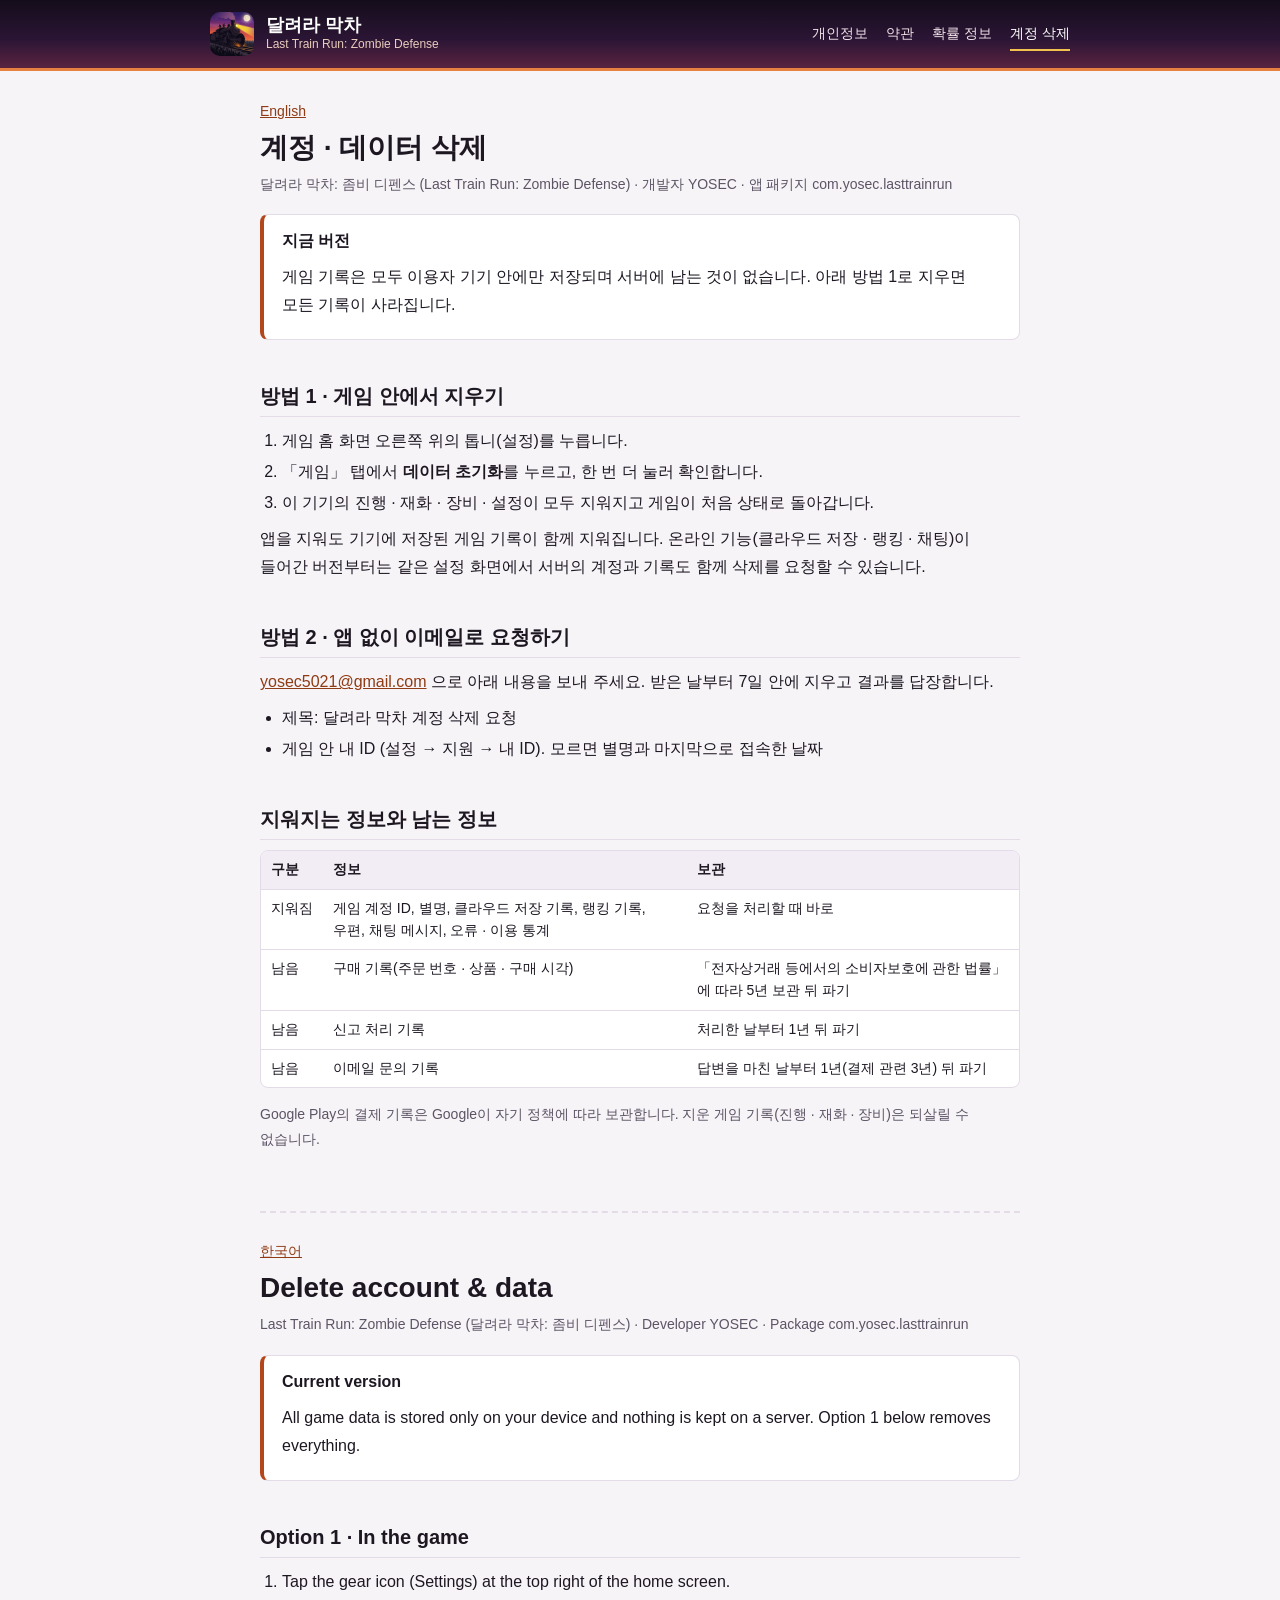
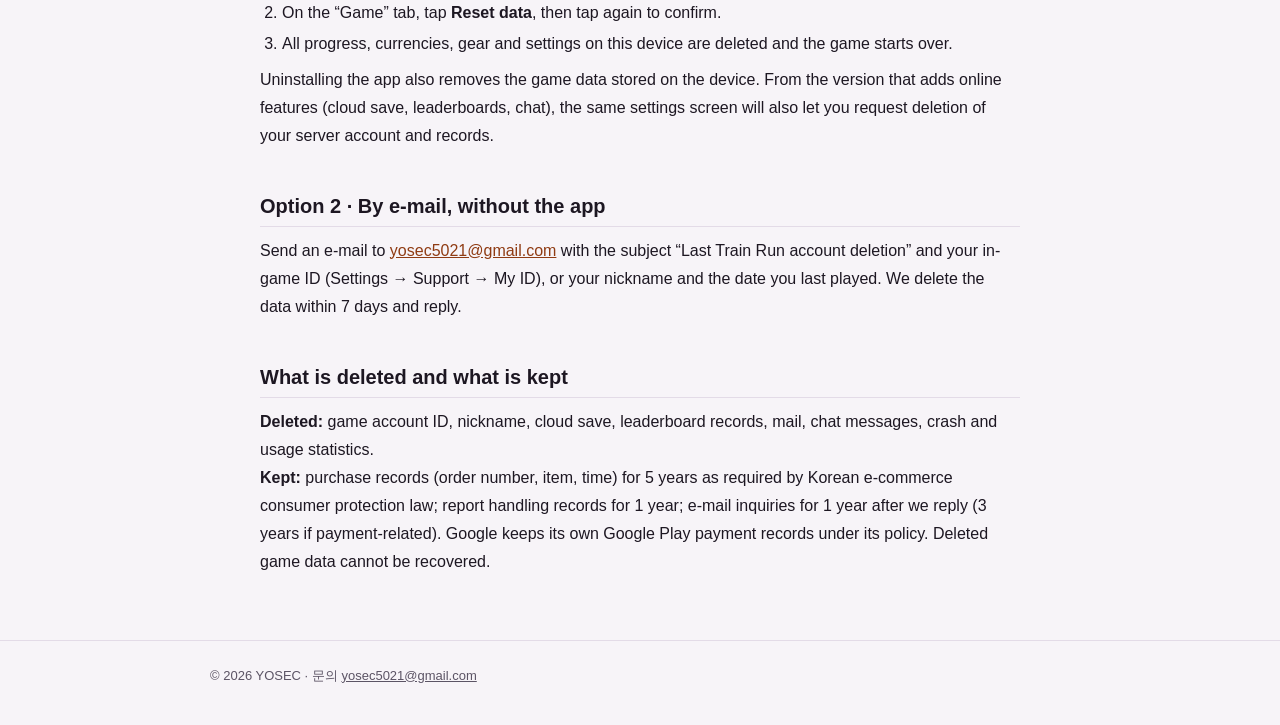
==== delete.html @ f051a13f "달려라 막차 웹사이트: 개인정보 처리방침 · 이용약관 · 확률 정보 · 계정 삭제 Co-Authored-By: Claude Fable 5.1 <noreply@anthropic.co" ====
<!doctype html>
<html lang="ko">
<head>
<meta charset="utf-8">
<meta name="viewport" content="width=device-width, initial-scale=1">
<title>계정 · 데이터 삭제 · 달려라 막차</title>
<meta name="description" content="달려라 막차: 좀비 디펜스 계정과 데이터 삭제 방법 (Delete account & data)">
<link rel="icon" href="icon.png">
<link rel="apple-touch-icon" href="icon.png">
<link rel="stylesheet" href="style.css">
</head>
<body>
<header class="top" id="top">
<div class="top-inner">
<a class="brand" href="./"><img src="icon.png" alt="" width="44" height="44"><span><b>달려라 막차</b><small lang="en">Last Train Run: Zombie Defense</small></span></a>
<nav class="nav" aria-label="메뉴"><a href="privacy.html">개인정보</a><a href="terms.html">약관</a><a href="odds.html">확률 정보</a><a href="delete.html" aria-current="page">계정 삭제</a></nav>
</div>
</header>
<main class="wrap doc">
<p class="langs"><a href="#en">English</a></p>
<h1>계정 · 데이터 삭제</h1>
<p class="meta">달려라 막차: 좀비 디펜스 (Last Train Run: Zombie Defense) · 개발자 YOSEC · 앱 패키지 com.yosec.lasttrainrun</p>
<div class="summary"><b>지금 버전</b>
<p>게임 기록은 모두 이용자 기기 안에만 저장되며 서버에 남는 것이 없습니다. 아래 방법 1로 지우면 모든 기록이 사라집니다.</p></div>

<h2>방법 1 · 게임 안에서 지우기</h2>
<ol>
<li>게임 홈 화면 오른쪽 위의 톱니(설정)를 누릅니다.</li>
<li>「게임」 탭에서 <b>데이터 초기화</b>를 누르고, 한 번 더 눌러 확인합니다.</li>
<li>이 기기의 진행 · 재화 · 장비 · 설정이 모두 지워지고 게임이 처음 상태로 돌아갑니다.</li>
</ol>
<p>앱을 지워도 기기에 저장된 게임 기록이 함께 지워집니다. 온라인 기능(클라우드 저장 · 랭킹 · 채팅)이 들어간 버전부터는 같은 설정 화면에서 서버의 계정과 기록도 함께 삭제를 요청할 수 있습니다.</p>

<h2>방법 2 · 앱 없이 이메일로 요청하기</h2>
<p><a href="mailto:yosec5021@gmail.com">yosec5021@gmail.com</a> 으로 아래 내용을 보내 주세요. 받은 날부터 7일 안에 지우고 결과를 답장합니다.</p>
<ul>
<li>제목: 달려라 막차 계정 삭제 요청</li>
<li>게임 안 내 ID (설정 → 지원 → 내 ID). 모르면 별명과 마지막으로 접속한 날짜</li>
</ul>

<h2>지워지는 정보와 남는 정보</h2>
<div class="tbl"><table class="stack">
<thead><tr><th>구분</th><th>정보</th><th>보관</th></tr></thead>
<tbody>
<tr><td data-label="구분" class="k">지워짐</td><td data-label="정보">게임 계정 ID, 별명, 클라우드 저장 기록, 랭킹 기록, 우편, 채팅 메시지, 오류 · 이용 통계</td><td data-label="보관">요청을 처리할 때 바로</td></tr>
<tr><td data-label="구분" class="k">남음</td><td data-label="정보">구매 기록(주문 번호 · 상품 · 구매 시각)</td><td data-label="보관">「전자상거래 등에서의 소비자보호에 관한 법률」에 따라 5년 보관 뒤 파기</td></tr>
<tr><td data-label="구분" class="k">남음</td><td data-label="정보">신고 처리 기록</td><td data-label="보관">처리한 날부터 1년 뒤 파기</td></tr>
<tr><td data-label="구분" class="k">남음</td><td data-label="정보">이메일 문의 기록</td><td data-label="보관">답변을 마친 날부터 1년(결제 관련 3년) 뒤 파기</td></tr>
</tbody></table></div>
<p class="note">Google Play의 결제 기록은 Google이 자기 정책에 따라 보관합니다. 지운 게임 기록(진행 · 재화 · 장비)은 되살릴 수 없습니다.</p>

<hr class="sep">
<section id="en" lang="en">
<p class="langs"><a href="#top">한국어</a></p>
<h1>Delete account &amp; data</h1>
<p class="meta">Last Train Run: Zombie Defense (달려라 막차: 좀비 디펜스) · Developer YOSEC · Package com.yosec.lasttrainrun</p>
<div class="summary"><b>Current version</b>
<p>All game data is stored only on your device and nothing is kept on a server. Option 1 below removes everything.</p></div>
<h2>Option 1 · In the game</h2>
<ol>
<li>Tap the gear icon (Settings) at the top right of the home screen.</li>
<li>On the “Game” tab, tap <b>Reset data</b>, then tap again to confirm.</li>
<li>All progress, currencies, gear and settings on this device are deleted and the game starts over.</li>
</ol>
<p>Uninstalling the app also removes the game data stored on the device. From the version that adds online features (cloud save, leaderboards, chat), the same settings screen will also let you request deletion of your server account and records.</p>
<h2>Option 2 · By e-mail, without the app</h2>
<p>Send an e-mail to <a href="mailto:yosec5021@gmail.com">yosec5021@gmail.com</a> with the subject “Last Train Run account deletion” and your in-game ID (Settings → Support → My ID), or your nickname and the date you last played. We delete the data within 7 days and reply.</p>
<h2>What is deleted and what is kept</h2>
<p><b>Deleted:</b> game account ID, nickname, cloud save, leaderboard records, mail, chat messages, crash and usage statistics.<br><b>Kept:</b> purchase records (order number, item, time) for 5 years as required by Korean e-commerce consumer protection law; report handling records for 1 year; e-mail inquiries for 1 year after we reply (3 years if payment-related). Google keeps its own Google Play payment records under its policy. Deleted game data cannot be recovered.</p>
</section>
</main>
<footer class="foot"><div class="foot-inner">
<p>© 2026 YOSEC · 문의 <a href="mailto:yosec5021@gmail.com">yosec5021@gmail.com</a></p>
</div></footer>
</body>
</html>
---- style.css ----
:root {
  --bg: #f7f4f8; --surface: #ffffff; --ink: #1d1722; --muted: #5c5465; --line: #e3dbe7; --head: #f2ecf4;
  --accent: #b3471c; --accent-soft: #fbeae0; --link: #8f3b13;
  color-scheme: light;
}
@media (prefers-color-scheme: dark) {
  :root {
    --bg: #120d16; --surface: #1b1520; --ink: #eee8f1; --muted: #aa9fb3; --line: #342a3c; --head: #241c2b;
    --accent: #f0915a; --accent-soft: #2e1d1a; --link: #f4ab7c;
    color-scheme: dark;
  }
}
* { box-sizing: border-box; }
html { -webkit-text-size-adjust: 100%; }
body {
  margin: 0; background: var(--bg); color: var(--ink);
  font: 16px/1.75 "Pretendard", "Apple SD Gothic Neo", "Noto Sans KR", "Malgun Gothic", -apple-system, BlinkMacSystemFont, "Segoe UI", Roboto, sans-serif;
  word-break: keep-all; overflow-wrap: break-word;
}
a { color: var(--link); }
img { max-width: 100%; }
.top { background: linear-gradient(180deg, #140c1b 0%, #2b1535 58%, #5a2340 100%); color: #fff; border-bottom: 3px solid #e7813f; }
.top-inner { max-width: 900px; margin: 0 auto; padding: 12px 20px; display: flex; flex-wrap: wrap; gap: 8px 24px; align-items: center; justify-content: space-between; }
.brand { display: flex; align-items: center; gap: 12px; color: #fff; text-decoration: none; }
.brand img { width: 44px; height: 44px; border-radius: 10px; }
.brand b { display: block; font-size: 18px; line-height: 1.2; }
.brand small { display: block; font-size: 12px; line-height: 1.3; color: #e9cdbd; }
.nav { display: flex; flex-wrap: wrap; gap: 2px 18px; font-size: 14px; }
.nav a { color: #f1e2e9; text-decoration: none; padding: 4px 0; border-bottom: 2px solid transparent; }
.nav a:hover, .nav a[aria-current="page"] { color: #fff; border-bottom-color: #f2c14e; }
.wrap { max-width: 900px; margin: 0 auto; padding: 28px 20px 56px; }
.wrap.doc { max-width: 800px; }
h1 { font-size: 28px; line-height: 1.3; margin: 4px 0 6px; text-wrap: balance; }
h2 { font-size: 20px; line-height: 1.4; margin: 42px 0 10px; padding-bottom: 6px; border-bottom: 1px solid var(--line); text-wrap: balance; }
h3 { font-size: 17px; line-height: 1.45; margin: 26px 0 8px; }
p, ul, ol { margin: 8px 0; }
ul, ol { padding-left: 22px; }
li { margin: 3px 0; }
.meta { color: var(--muted); font-size: 14px; margin: 0 0 18px; }
.langs { font-size: 14px; margin: 0 0 6px; }
.summary { background: var(--surface); border: 1px solid var(--line); border-left: 4px solid var(--accent); border-radius: 8px; padding: 12px 18px; margin: 18px 0; }
.summary b { display: block; }
.note { color: var(--muted); font-size: 14px; }
.en { color: var(--muted); font-size: 14.5px; border-left: 2px solid var(--line); padding-left: 12px; }
.tbl { overflow-x: auto; margin: 10px 0 14px; border: 1px solid var(--line); border-radius: 8px; background: var(--surface); }
table { border-collapse: collapse; width: 100%; font-size: 14px; line-height: 1.55; }
th, td { padding: 8px 10px; border-bottom: 1px solid var(--line); text-align: left; vertical-align: top; }
thead th { background: var(--head); font-weight: 600; }
th small { font-weight: 400; color: var(--muted); }
tbody tr:last-child td { border-bottom: 0; }
.n { text-align: right; font-variant-numeric: tabular-nums; white-space: nowrap; }
td.k { white-space: nowrap; }
table.num td, table.num th { white-space: nowrap; }
hr.sep { border: 0; border-top: 2px dashed var(--line); margin: 60px 0 26px; }
.foot { border-top: 1px solid var(--line); color: var(--muted); font-size: 13px; }
.foot-inner { max-width: 900px; margin: 0 auto; padding: 16px 20px 30px; }
.foot a { color: inherit; }
.hero { display: flex; flex-wrap: wrap; gap: 18px 22px; align-items: center; }
.hero img { width: 104px; height: 104px; border-radius: 22px; box-shadow: 0 6px 18px rgba(20, 8, 24, .35); }
.hero h1 { margin: 0; }
.sub { margin: 2px 0 8px; color: var(--muted); }
.chip { display: inline-block; font-size: 13px; line-height: 1.5; padding: 2px 10px; border-radius: 999px; border: 1px solid var(--accent); background: var(--accent-soft); color: var(--accent); }
.lead { font-size: 17px; max-width: 62ch; }
.lead.en { font-size: 15px; border-left: 0; padding-left: 0; }
.shot { margin: 24px 0 8px; }
.shot img { display: block; width: 100%; height: auto; border-radius: 10px; border: 1px solid var(--line); }
.shot figcaption { color: var(--muted); font-size: 13px; margin-top: 6px; }
.cards { display: grid; grid-template-columns: repeat(auto-fit, minmax(190px, 1fr)); gap: 12px; margin: 12px 0; }
.card { display: block; text-decoration: none; color: var(--ink); background: var(--surface); border: 1px solid var(--line); border-radius: 10px; padding: 14px 16px; }
.card:hover { border-color: var(--accent); }
.card b { display: block; font-size: 16px; }
.card span { display: block; font-size: 13px; color: var(--muted); }
@media (max-width: 600px) {
  h1 { font-size: 25px; }
  table.stack thead { display: none; }
  table.stack, table.stack tbody, table.stack tr, table.stack td { display: block; width: 100%; }
  table.stack tr { padding: 10px 14px; border-bottom: 1px solid var(--line); }
  table.stack tbody tr:last-child { border-bottom: 0; }
  table.stack td { border: 0; padding: 2px 0; white-space: normal; text-align: left; }
  table.stack td::before { content: attr(data-label); display: block; font-size: 12.5px; font-weight: 600; color: var(--muted); }
  table.stack td:first-child { font-size: 15px; font-weight: 700; padding-bottom: 4px; }
  table.stack td:first-child::before { display: none; }
  table.num th, table.num td { padding: 7px 6px; font-size: 13px; }
}
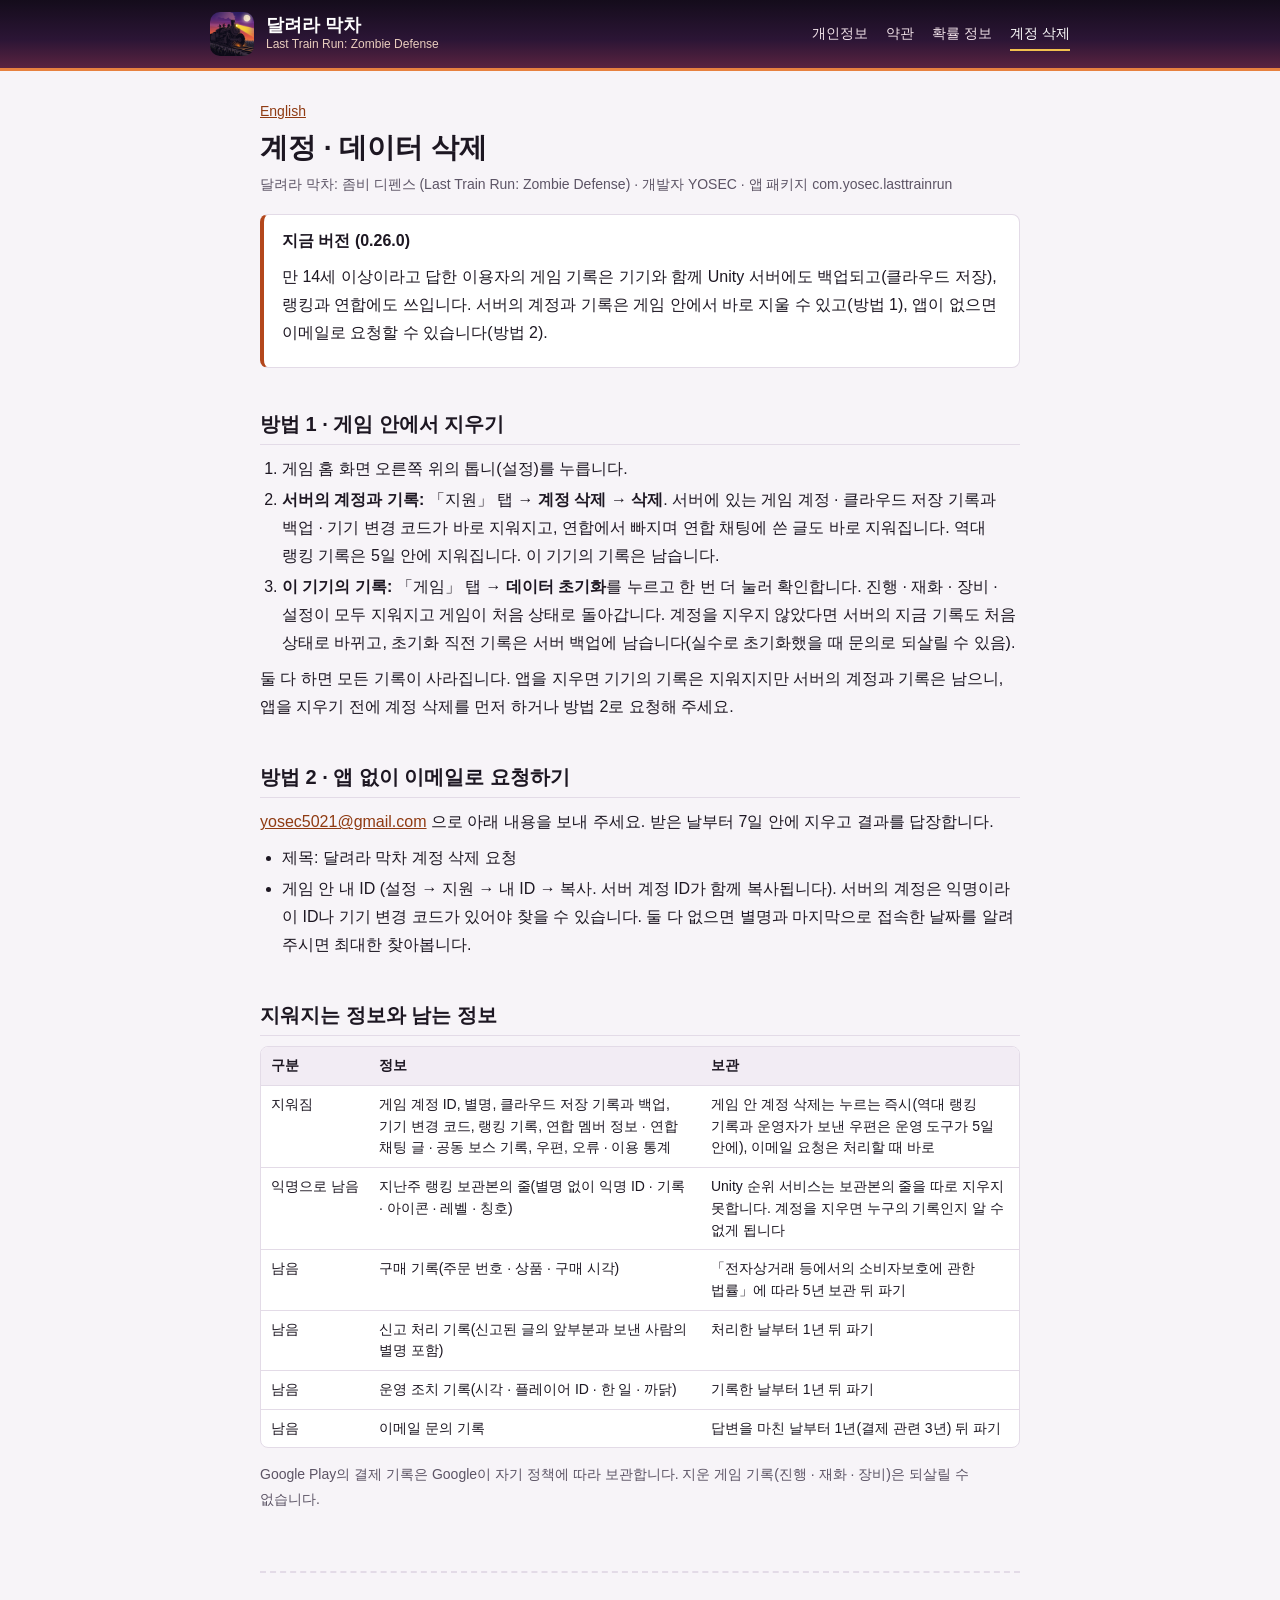
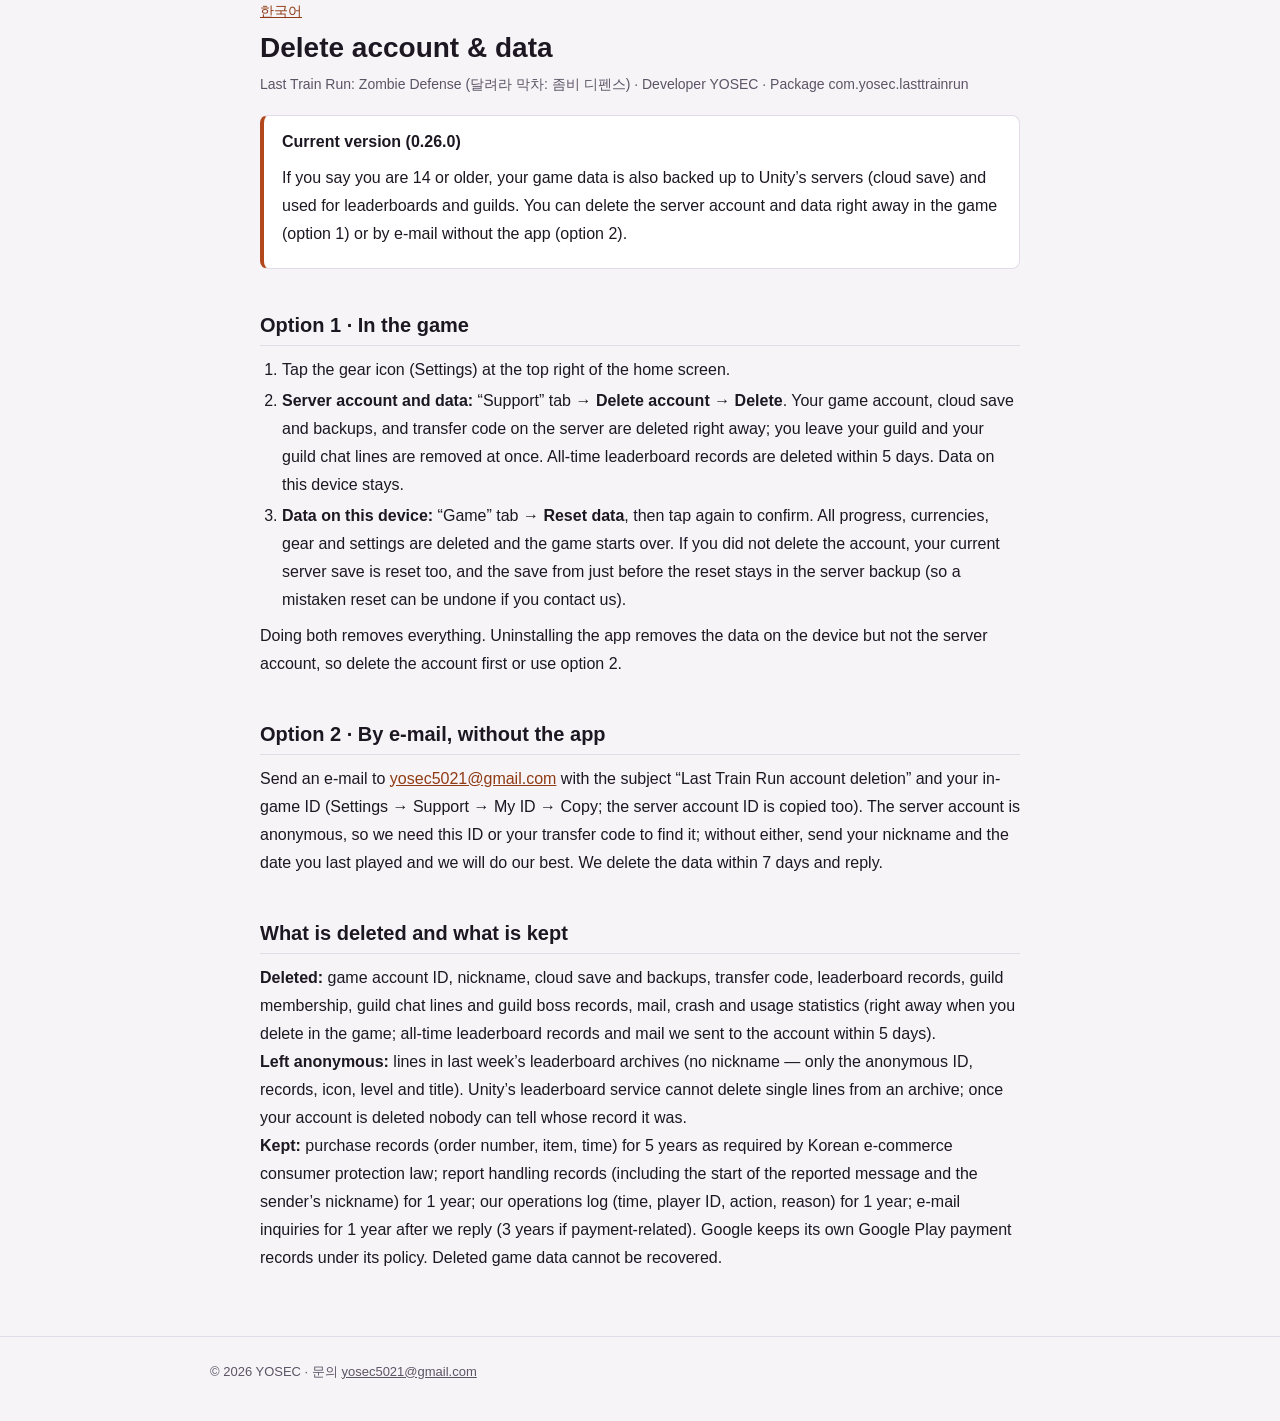
==== commit 31b6ac63: "처리방침 · 계정 삭제: 0.26.0 의 랭킹 · 연합 · 연합 채팅 신고 반영, 겹친 문단 정리 - 주간 랭킹 보관본에는 별명이 남지 않는다는 것, 계정 삭제 뒤 지워지는 것(연" ====
--- a/delete.html
+++ b/delete.html
@@ -20,31 +20,33 @@
 <p class="langs"><a href="#en">English</a></p>
 <h1>계정 · 데이터 삭제</h1>
 <p class="meta">달려라 막차: 좀비 디펜스 (Last Train Run: Zombie Defense) · 개발자 YOSEC · 앱 패키지 com.yosec.lasttrainrun</p>
-<div class="summary"><b>지금 버전</b>
-<p>게임 기록은 모두 이용자 기기 안에만 저장되며 서버에 남는 것이 없습니다. 아래 방법 1로 지우면 모든 기록이 사라집니다.</p></div>
+<div class="summary"><b>지금 버전 (0.26.0)</b>
+<p>만 14세 이상이라고 답한 이용자의 게임 기록은 기기와 함께 Unity 서버에도 백업되고(클라우드 저장), 랭킹과 연합에도 쓰입니다. 서버의 계정과 기록은 게임 안에서 바로 지울 수 있고(방법 1), 앱이 없으면 이메일로 요청할 수 있습니다(방법 2).</p></div>
 
 <h2>방법 1 · 게임 안에서 지우기</h2>
 <ol>
 <li>게임 홈 화면 오른쪽 위의 톱니(설정)를 누릅니다.</li>
-<li>「게임」 탭에서 <b>데이터 초기화</b>를 누르고, 한 번 더 눌러 확인합니다.</li>
-<li>이 기기의 진행 · 재화 · 장비 · 설정이 모두 지워지고 게임이 처음 상태로 돌아갑니다.</li>
+<li><b>서버의 계정과 기록:</b> 「지원」 탭 → <b>계정 삭제</b> → <b>삭제</b>. 서버에 있는 게임 계정 · 클라우드 저장 기록과 백업 · 기기 변경 코드가 바로 지워지고, 연합에서 빠지며 연합 채팅에 쓴 글도 바로 지워집니다. 역대 랭킹 기록은 5일 안에 지워집니다. 이 기기의 기록은 남습니다.</li>
+<li><b>이 기기의 기록:</b> 「게임」 탭 → <b>데이터 초기화</b>를 누르고 한 번 더 눌러 확인합니다. 진행 · 재화 · 장비 · 설정이 모두 지워지고 게임이 처음 상태로 돌아갑니다. 계정을 지우지 않았다면 서버의 지금 기록도 처음 상태로 바뀌고, 초기화 직전 기록은 서버 백업에 남습니다(실수로 초기화했을 때 문의로 되살릴 수 있음).</li>
 </ol>
-<p>앱을 지워도 기기에 저장된 게임 기록이 함께 지워집니다. 온라인 기능(클라우드 저장 · 랭킹 · 채팅)이 들어간 버전부터는 같은 설정 화면에서 서버의 계정과 기록도 함께 삭제를 요청할 수 있습니다.</p>
+<p>둘 다 하면 모든 기록이 사라집니다. 앱을 지우면 기기의 기록은 지워지지만 서버의 계정과 기록은 남으니, 앱을 지우기 전에 계정 삭제를 먼저 하거나 방법 2로 요청해 주세요.</p>
 
 <h2>방법 2 · 앱 없이 이메일로 요청하기</h2>
 <p><a href="mailto:yosec5021@gmail.com">yosec5021@gmail.com</a> 으로 아래 내용을 보내 주세요. 받은 날부터 7일 안에 지우고 결과를 답장합니다.</p>
 <ul>
 <li>제목: 달려라 막차 계정 삭제 요청</li>
-<li>게임 안 내 ID (설정 → 지원 → 내 ID). 모르면 별명과 마지막으로 접속한 날짜</li>
+<li>게임 안 내 ID (설정 → 지원 → 내 ID → 복사. 서버 계정 ID가 함께 복사됩니다). 서버의 계정은 익명이라 이 ID나 기기 변경 코드가 있어야 찾을 수 있습니다. 둘 다 없으면 별명과 마지막으로 접속한 날짜를 알려 주시면 최대한 찾아봅니다.</li>
 </ul>
 
 <h2>지워지는 정보와 남는 정보</h2>
 <div class="tbl"><table class="stack">
 <thead><tr><th>구분</th><th>정보</th><th>보관</th></tr></thead>
 <tbody>
-<tr><td data-label="구분" class="k">지워짐</td><td data-label="정보">게임 계정 ID, 별명, 클라우드 저장 기록, 랭킹 기록, 우편, 채팅 메시지, 오류 · 이용 통계</td><td data-label="보관">요청을 처리할 때 바로</td></tr>
+<tr><td data-label="구분" class="k">지워짐</td><td data-label="정보">게임 계정 ID, 별명, 클라우드 저장 기록과 백업, 기기 변경 코드, 랭킹 기록, 연합 멤버 정보 · 연합 채팅 글 · 공동 보스 기록, 우편, 오류 · 이용 통계</td><td data-label="보관">게임 안 계정 삭제는 누르는 즉시(역대 랭킹 기록과 운영자가 보낸 우편은 운영 도구가 5일 안에), 이메일 요청은 처리할 때 바로</td></tr>
+<tr><td data-label="구분" class="k">익명으로 남음</td><td data-label="정보">지난주 랭킹 보관본의 줄(별명 없이 익명 ID · 기록 · 아이콘 · 레벨 · 칭호)</td><td data-label="보관">Unity 순위 서비스는 보관본의 줄을 따로 지우지 못합니다. 계정을 지우면 누구의 기록인지 알 수 없게 됩니다</td></tr>
 <tr><td data-label="구분" class="k">남음</td><td data-label="정보">구매 기록(주문 번호 · 상품 · 구매 시각)</td><td data-label="보관">「전자상거래 등에서의 소비자보호에 관한 법률」에 따라 5년 보관 뒤 파기</td></tr>
-<tr><td data-label="구분" class="k">남음</td><td data-label="정보">신고 처리 기록</td><td data-label="보관">처리한 날부터 1년 뒤 파기</td></tr>
+<tr><td data-label="구분" class="k">남음</td><td data-label="정보">신고 처리 기록(신고된 글의 앞부분과 보낸 사람의 별명 포함)</td><td data-label="보관">처리한 날부터 1년 뒤 파기</td></tr>
+<tr><td data-label="구분" class="k">남음</td><td data-label="정보">운영 조치 기록(시각 · 플레이어 ID · 한 일 · 까닭)</td><td data-label="보관">기록한 날부터 1년 뒤 파기</td></tr>
 <tr><td data-label="구분" class="k">남음</td><td data-label="정보">이메일 문의 기록</td><td data-label="보관">답변을 마친 날부터 1년(결제 관련 3년) 뒤 파기</td></tr>
 </tbody></table></div>
 <p class="note">Google Play의 결제 기록은 Google이 자기 정책에 따라 보관합니다. 지운 게임 기록(진행 · 재화 · 장비)은 되살릴 수 없습니다.</p>
@@ -54,19 +56,19 @@
 <p class="langs"><a href="#top">한국어</a></p>
 <h1>Delete account &amp; data</h1>
 <p class="meta">Last Train Run: Zombie Defense (달려라 막차: 좀비 디펜스) · Developer YOSEC · Package com.yosec.lasttrainrun</p>
-<div class="summary"><b>Current version</b>
-<p>All game data is stored only on your device and nothing is kept on a server. Option 1 below removes everything.</p></div>
+<div class="summary"><b>Current version (0.26.0)</b>
+<p>If you say you are 14 or older, your game data is also backed up to Unity’s servers (cloud save) and used for leaderboards and guilds. You can delete the server account and data right away in the game (option 1) or by e-mail without the app (option 2).</p></div>
 <h2>Option 1 · In the game</h2>
 <ol>
 <li>Tap the gear icon (Settings) at the top right of the home screen.</li>
-<li>On the “Game” tab, tap <b>Reset data</b>, then tap again to confirm.</li>
-<li>All progress, currencies, gear and settings on this device are deleted and the game starts over.</li>
+<li><b>Server account and data:</b> “Support” tab → <b>Delete account</b> → <b>Delete</b>. Your game account, cloud save and backups, and transfer code on the server are deleted right away; you leave your guild and your guild chat lines are removed at once. All-time leaderboard records are deleted within 5 days. Data on this device stays.</li>
+<li><b>Data on this device:</b> “Game” tab → <b>Reset data</b>, then tap again to confirm. All progress, currencies, gear and settings are deleted and the game starts over. If you did not delete the account, your current server save is reset too, and the save from just before the reset stays in the server backup (so a mistaken reset can be undone if you contact us).</li>
 </ol>
-<p>Uninstalling the app also removes the game data stored on the device. From the version that adds online features (cloud save, leaderboards, chat), the same settings screen will also let you request deletion of your server account and records.</p>
+<p>Doing both removes everything. Uninstalling the app removes the data on the device but not the server account, so delete the account first or use option 2.</p>
 <h2>Option 2 · By e-mail, without the app</h2>
-<p>Send an e-mail to <a href="mailto:yosec5021@gmail.com">yosec5021@gmail.com</a> with the subject “Last Train Run account deletion” and your in-game ID (Settings → Support → My ID), or your nickname and the date you last played. We delete the data within 7 days and reply.</p>
+<p>Send an e-mail to <a href="mailto:yosec5021@gmail.com">yosec5021@gmail.com</a> with the subject “Last Train Run account deletion” and your in-game ID (Settings → Support → My ID → Copy; the server account ID is copied too). The server account is anonymous, so we need this ID or your transfer code to find it; without either, send your nickname and the date you last played and we will do our best. We delete the data within 7 days and reply.</p>
 <h2>What is deleted and what is kept</h2>
-<p><b>Deleted:</b> game account ID, nickname, cloud save, leaderboard records, mail, chat messages, crash and usage statistics.<br><b>Kept:</b> purchase records (order number, item, time) for 5 years as required by Korean e-commerce consumer protection law; report handling records for 1 year; e-mail inquiries for 1 year after we reply (3 years if payment-related). Google keeps its own Google Play payment records under its policy. Deleted game data cannot be recovered.</p>
+<p><b>Deleted:</b> game account ID, nickname, cloud save and backups, transfer code, leaderboard records, guild membership, guild chat lines and guild boss records, mail, crash and usage statistics (right away when you delete in the game; all-time leaderboard records and mail we sent to the account within 5 days).<br><b>Left anonymous:</b> lines in last week’s leaderboard archives (no nickname — only the anonymous ID, records, icon, level and title). Unity’s leaderboard service cannot delete single lines from an archive; once your account is deleted nobody can tell whose record it was.<br><b>Kept:</b> purchase records (order number, item, time) for 5 years as required by Korean e-commerce consumer protection law; report handling records (including the start of the reported message and the sender’s nickname) for 1 year; our operations log (time, player ID, action, reason) for 1 year; e-mail inquiries for 1 year after we reply (3 years if payment-related). Google keeps its own Google Play payment records under its policy. Deleted game data cannot be recovered.</p>
 </section>
 </main>
 <footer class="foot"><div class="foot-inner">
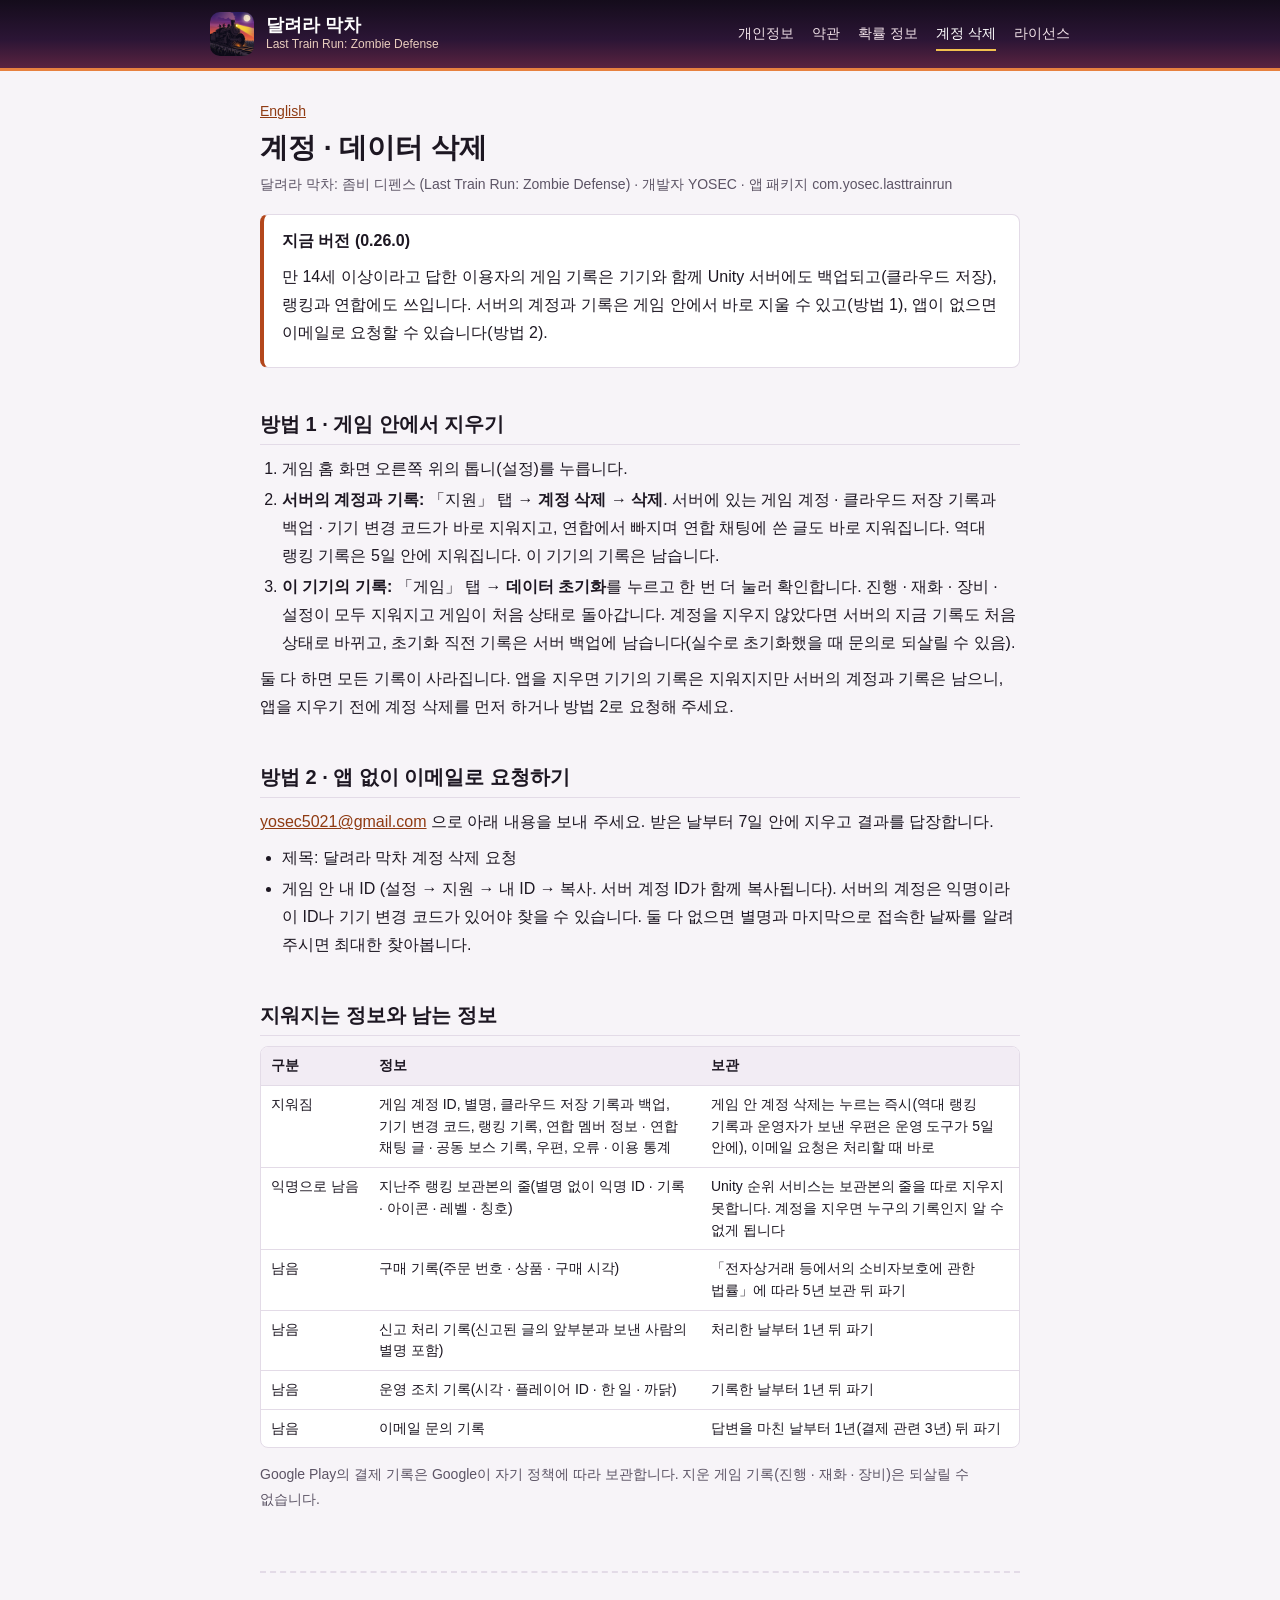
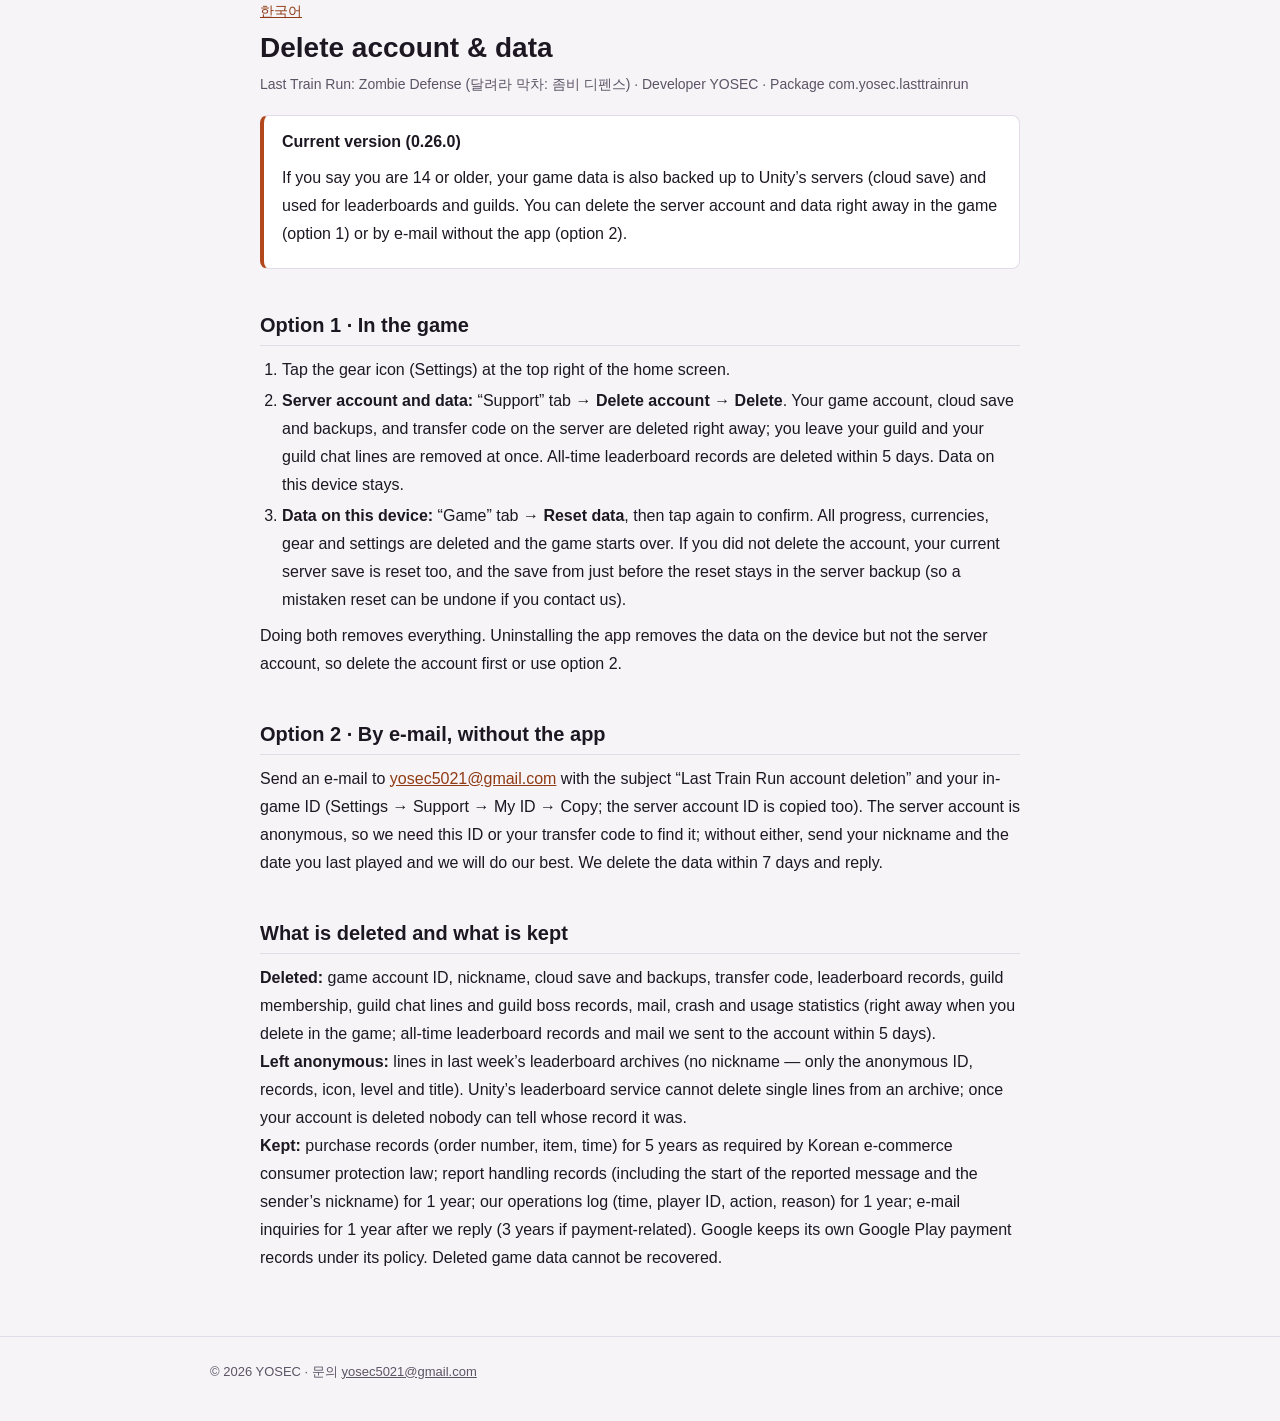
==== commit 7b25415e: "0.27.0: terms (effective date, guild rules), open-source licenses page, new home screenshot Co-Autho" ====
--- a/delete.html
+++ b/delete.html
@@ -13,7 +13,7 @@
 <header class="top" id="top">
 <div class="top-inner">
 <a class="brand" href="./"><img src="icon.png" alt="" width="44" height="44"><span><b>달려라 막차</b><small lang="en">Last Train Run: Zombie Defense</small></span></a>
-<nav class="nav" aria-label="메뉴"><a href="privacy.html">개인정보</a><a href="terms.html">약관</a><a href="odds.html">확률 정보</a><a href="delete.html" aria-current="page">계정 삭제</a></nav>
+<nav class="nav" aria-label="메뉴"><a href="privacy.html">개인정보</a><a href="terms.html">약관</a><a href="odds.html">확률 정보</a><a href="delete.html" aria-current="page">계정 삭제</a><a href="licenses.html">라이선스</a></nav>
 </div>
 </header>
 <main class="wrap doc">
--- a/style.css
+++ b/style.css
@@ -70,6 +70,7 @@
 .card:hover { border-color: var(--accent); }
 .card b { display: block; font-size: 16px; }
 .card span { display: block; font-size: 13px; color: var(--muted); }
+pre.lic { white-space: pre-wrap; overflow-wrap: anywhere; word-break: normal; font: 13px/1.6 ui-monospace, Consolas, "D2Coding", monospace; background: var(--surface); border: 1px solid var(--line); border-radius: 8px; padding: 14px 16px; margin: 12px 0; }
 @media (max-width: 600px) {
   h1 { font-size: 25px; }
   table.stack thead { display: none; }
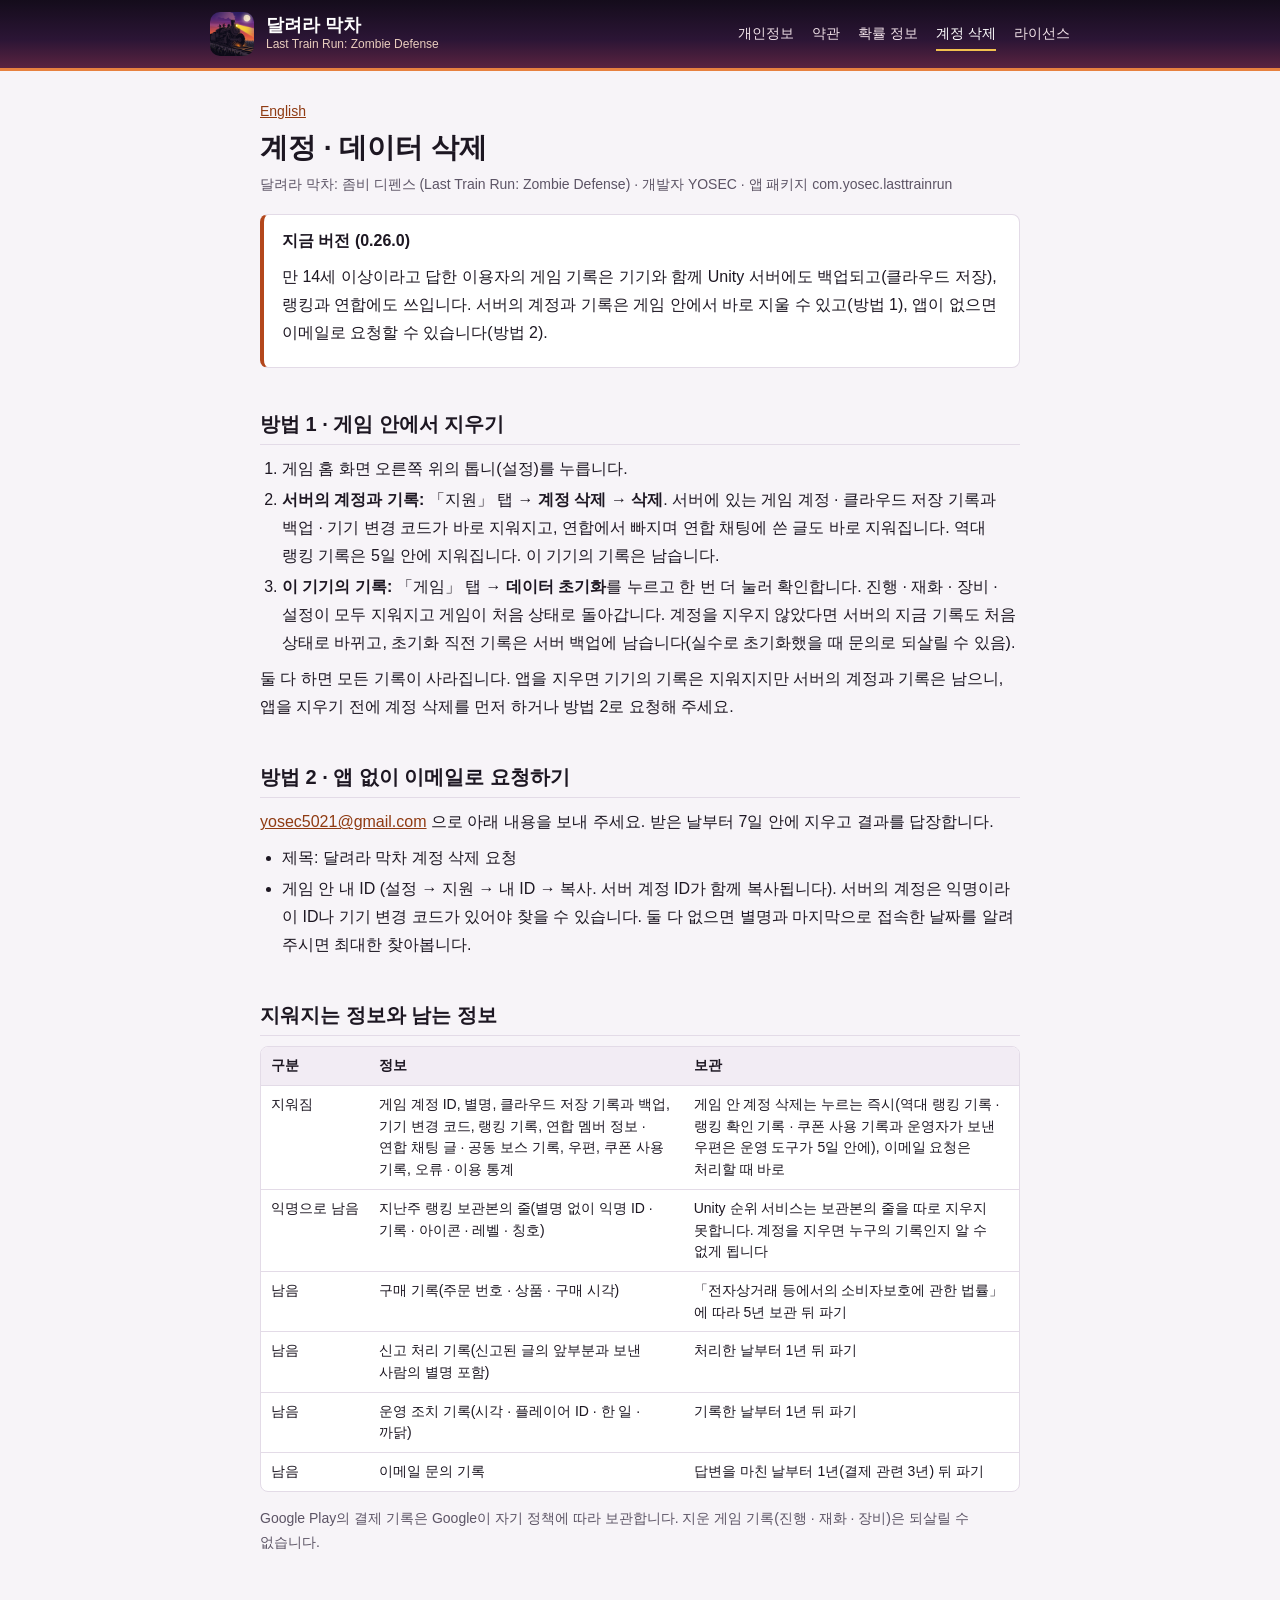
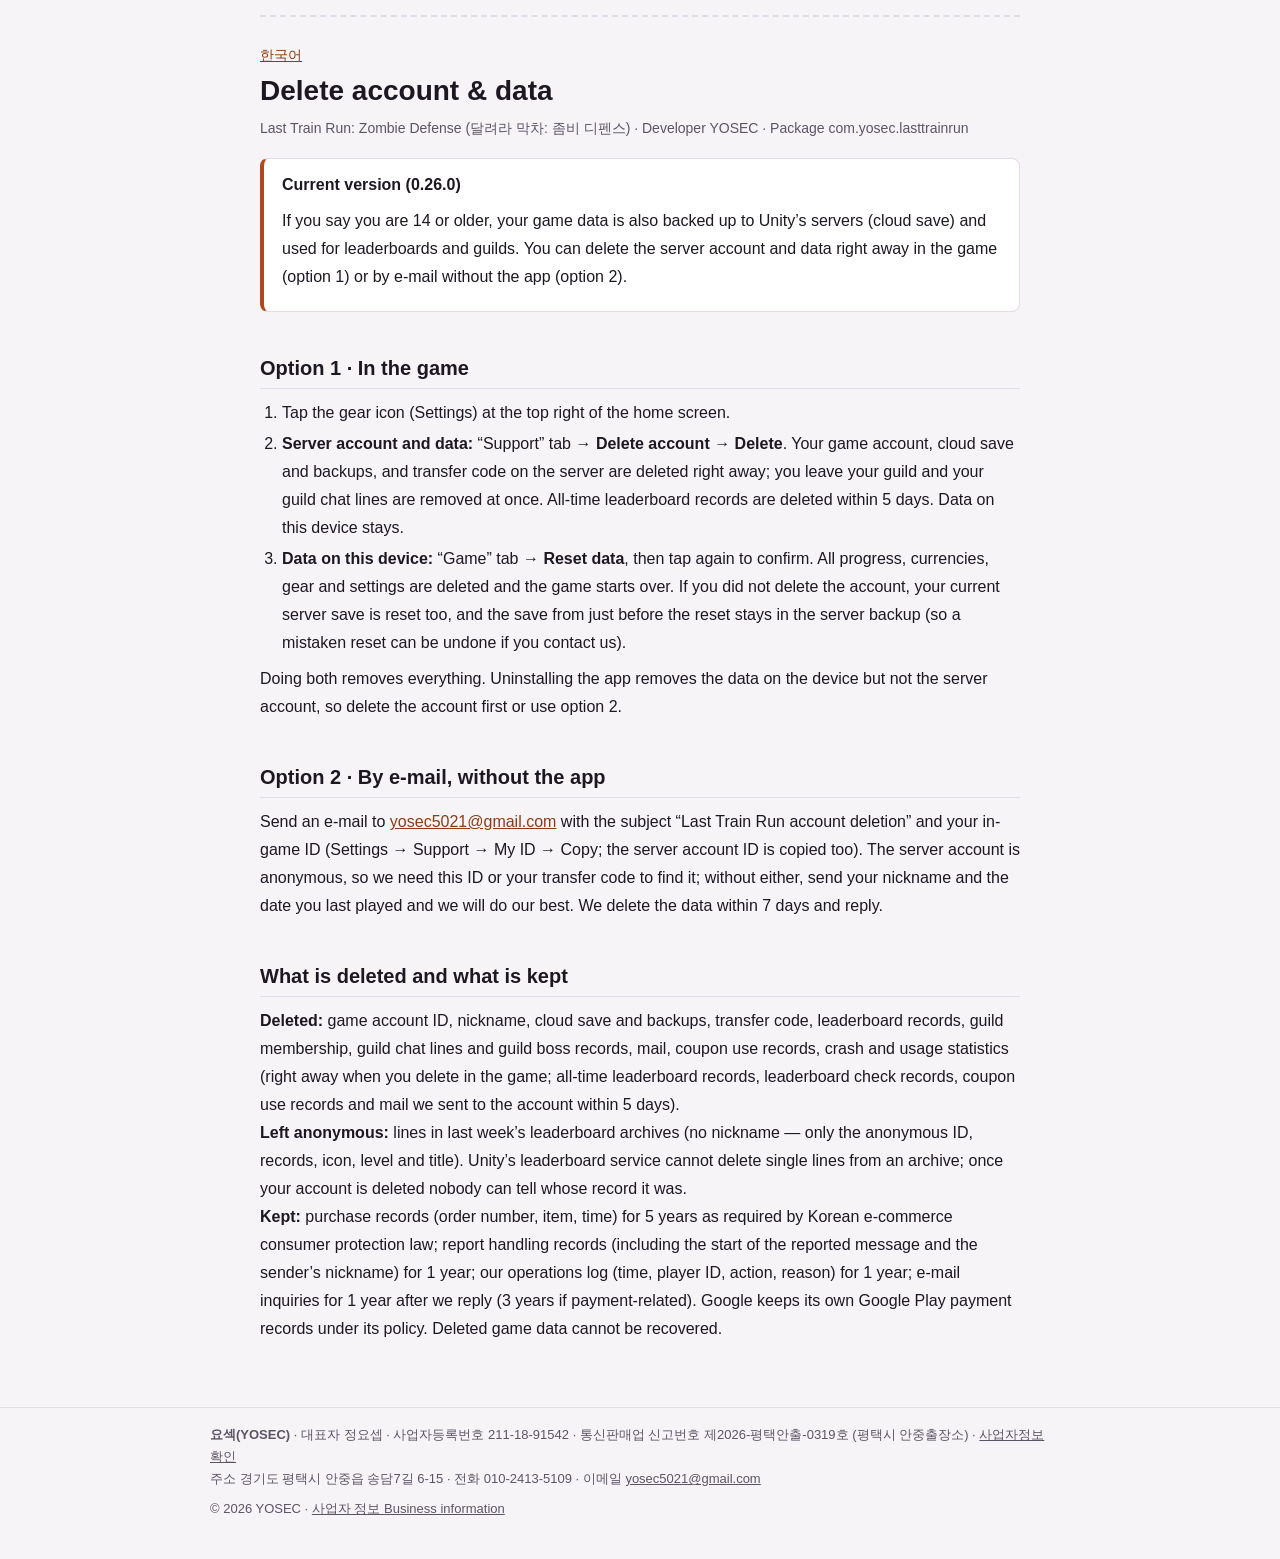
==== commit 1045365d: "business information on every page (e-commerce act art. 10/13), terms section 13, privacy officer na" ====
--- a/delete.html
+++ b/delete.html
@@ -42,7 +42,7 @@
 <div class="tbl"><table class="stack">
 <thead><tr><th>구분</th><th>정보</th><th>보관</th></tr></thead>
 <tbody>
-<tr><td data-label="구분" class="k">지워짐</td><td data-label="정보">게임 계정 ID, 별명, 클라우드 저장 기록과 백업, 기기 변경 코드, 랭킹 기록, 연합 멤버 정보 · 연합 채팅 글 · 공동 보스 기록, 우편, 오류 · 이용 통계</td><td data-label="보관">게임 안 계정 삭제는 누르는 즉시(역대 랭킹 기록과 운영자가 보낸 우편은 운영 도구가 5일 안에), 이메일 요청은 처리할 때 바로</td></tr>
+<tr><td data-label="구분" class="k">지워짐</td><td data-label="정보">게임 계정 ID, 별명, 클라우드 저장 기록과 백업, 기기 변경 코드, 랭킹 기록, 연합 멤버 정보 · 연합 채팅 글 · 공동 보스 기록, 우편, 쿠폰 사용 기록, 오류 · 이용 통계</td><td data-label="보관">게임 안 계정 삭제는 누르는 즉시(역대 랭킹 기록 · 랭킹 확인 기록 · 쿠폰 사용 기록과 운영자가 보낸 우편은 운영 도구가 5일 안에), 이메일 요청은 처리할 때 바로</td></tr>
 <tr><td data-label="구분" class="k">익명으로 남음</td><td data-label="정보">지난주 랭킹 보관본의 줄(별명 없이 익명 ID · 기록 · 아이콘 · 레벨 · 칭호)</td><td data-label="보관">Unity 순위 서비스는 보관본의 줄을 따로 지우지 못합니다. 계정을 지우면 누구의 기록인지 알 수 없게 됩니다</td></tr>
 <tr><td data-label="구분" class="k">남음</td><td data-label="정보">구매 기록(주문 번호 · 상품 · 구매 시각)</td><td data-label="보관">「전자상거래 등에서의 소비자보호에 관한 법률」에 따라 5년 보관 뒤 파기</td></tr>
 <tr><td data-label="구분" class="k">남음</td><td data-label="정보">신고 처리 기록(신고된 글의 앞부분과 보낸 사람의 별명 포함)</td><td data-label="보관">처리한 날부터 1년 뒤 파기</td></tr>
@@ -68,11 +68,12 @@
 <h2>Option 2 · By e-mail, without the app</h2>
 <p>Send an e-mail to <a href="mailto:yosec5021@gmail.com">yosec5021@gmail.com</a> with the subject “Last Train Run account deletion” and your in-game ID (Settings → Support → My ID → Copy; the server account ID is copied too). The server account is anonymous, so we need this ID or your transfer code to find it; without either, send your nickname and the date you last played and we will do our best. We delete the data within 7 days and reply.</p>
 <h2>What is deleted and what is kept</h2>
-<p><b>Deleted:</b> game account ID, nickname, cloud save and backups, transfer code, leaderboard records, guild membership, guild chat lines and guild boss records, mail, crash and usage statistics (right away when you delete in the game; all-time leaderboard records and mail we sent to the account within 5 days).<br><b>Left anonymous:</b> lines in last week’s leaderboard archives (no nickname — only the anonymous ID, records, icon, level and title). Unity’s leaderboard service cannot delete single lines from an archive; once your account is deleted nobody can tell whose record it was.<br><b>Kept:</b> purchase records (order number, item, time) for 5 years as required by Korean e-commerce consumer protection law; report handling records (including the start of the reported message and the sender’s nickname) for 1 year; our operations log (time, player ID, action, reason) for 1 year; e-mail inquiries for 1 year after we reply (3 years if payment-related). Google keeps its own Google Play payment records under its policy. Deleted game data cannot be recovered.</p>
+<p><b>Deleted:</b> game account ID, nickname, cloud save and backups, transfer code, leaderboard records, guild membership, guild chat lines and guild boss records, mail, coupon use records, crash and usage statistics (right away when you delete in the game; all-time leaderboard records, leaderboard check records, coupon use records and mail we sent to the account within 5 days).<br><b>Left anonymous:</b> lines in last week’s leaderboard archives (no nickname — only the anonymous ID, records, icon, level and title). Unity’s leaderboard service cannot delete single lines from an archive; once your account is deleted nobody can tell whose record it was.<br><b>Kept:</b> purchase records (order number, item, time) for 5 years as required by Korean e-commerce consumer protection law; report handling records (including the start of the reported message and the sender’s nickname) for 1 year; our operations log (time, player ID, action, reason) for 1 year; e-mail inquiries for 1 year after we reply (3 years if payment-related). Google keeps its own Google Play payment records under its policy. Deleted game data cannot be recovered.</p>
 </section>
 </main>
 <footer class="foot"><div class="foot-inner">
-<p>© 2026 YOSEC · 문의 <a href="mailto:yosec5021@gmail.com">yosec5021@gmail.com</a></p>
+<p class="biz"><b>요섹(YOSEC)</b> · 대표자 정요셉 · 사업자등록번호 211-18-91542 · 통신판매업 신고번호 제2026-평택안출-0319호 (평택시 안중출장소) · <a href="https://www.ftc.go.kr/bizCommPop.do?wrkr_no=2111891542" rel="noopener">사업자정보 확인</a><br>주소 경기도 평택시 안중읍 송담7길 6-15 · 전화 010-2413-5109 · 이메일 <a href="mailto:yosec5021@gmail.com">yosec5021@gmail.com</a></p>
+<p>© 2026 YOSEC · <a href="./#business">사업자 정보 <span lang="en">Business information</span></a></p>
 </div></footer>
 </body>
 </html>
--- a/style.css
+++ b/style.css
@@ -55,6 +55,10 @@
 .foot { border-top: 1px solid var(--line); color: var(--muted); font-size: 13px; }
 .foot-inner { max-width: 900px; margin: 0 auto; padding: 16px 20px 30px; }
 .foot a { color: inherit; }
+.foot .biz { margin: 0 0 6px; line-height: 1.7; }
+table.kv th { width: 34%; font-weight: 600; }
+table.kv th small { display: block; }
+table.kv tbody tr:last-child th { border-bottom: 0; }
 .hero { display: flex; flex-wrap: wrap; gap: 18px 22px; align-items: center; }
 .hero img { width: 104px; height: 104px; border-radius: 22px; box-shadow: 0 6px 18px rgba(20, 8, 24, .35); }
 .hero h1 { margin: 0; }
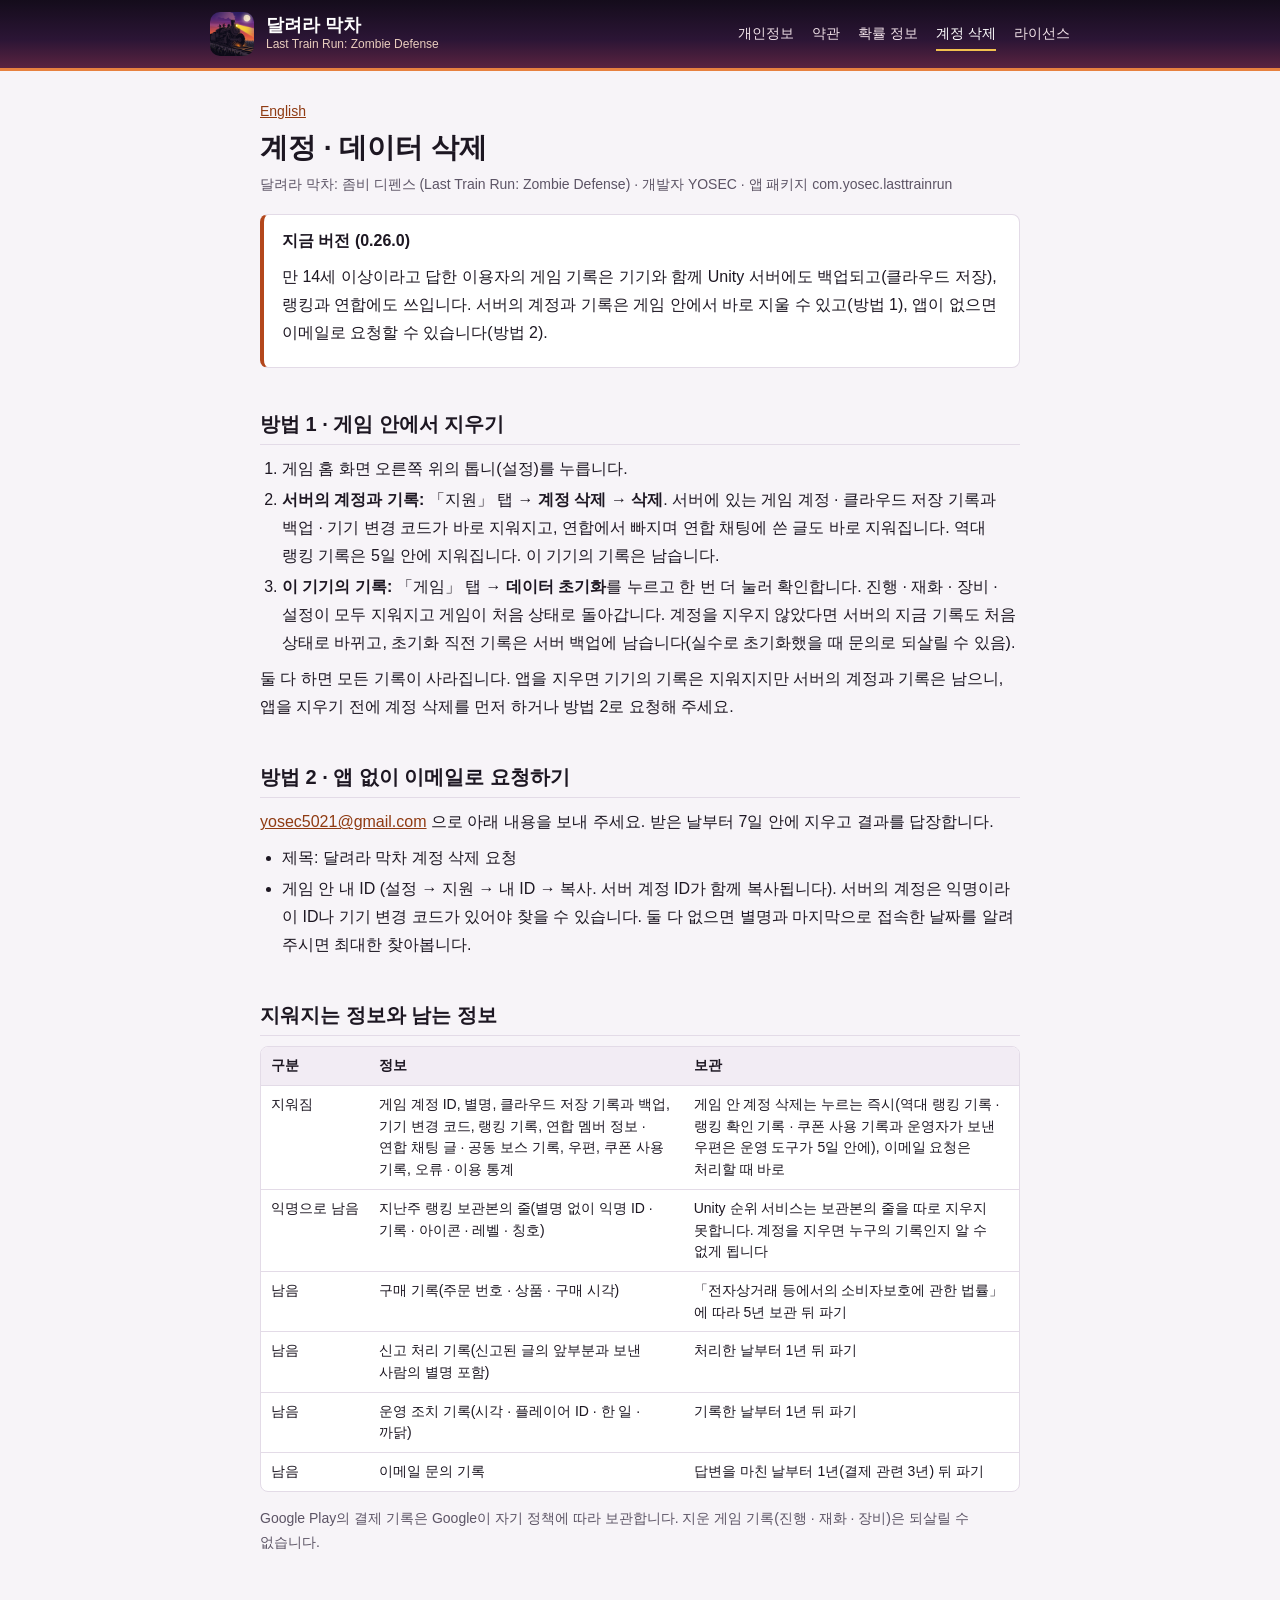
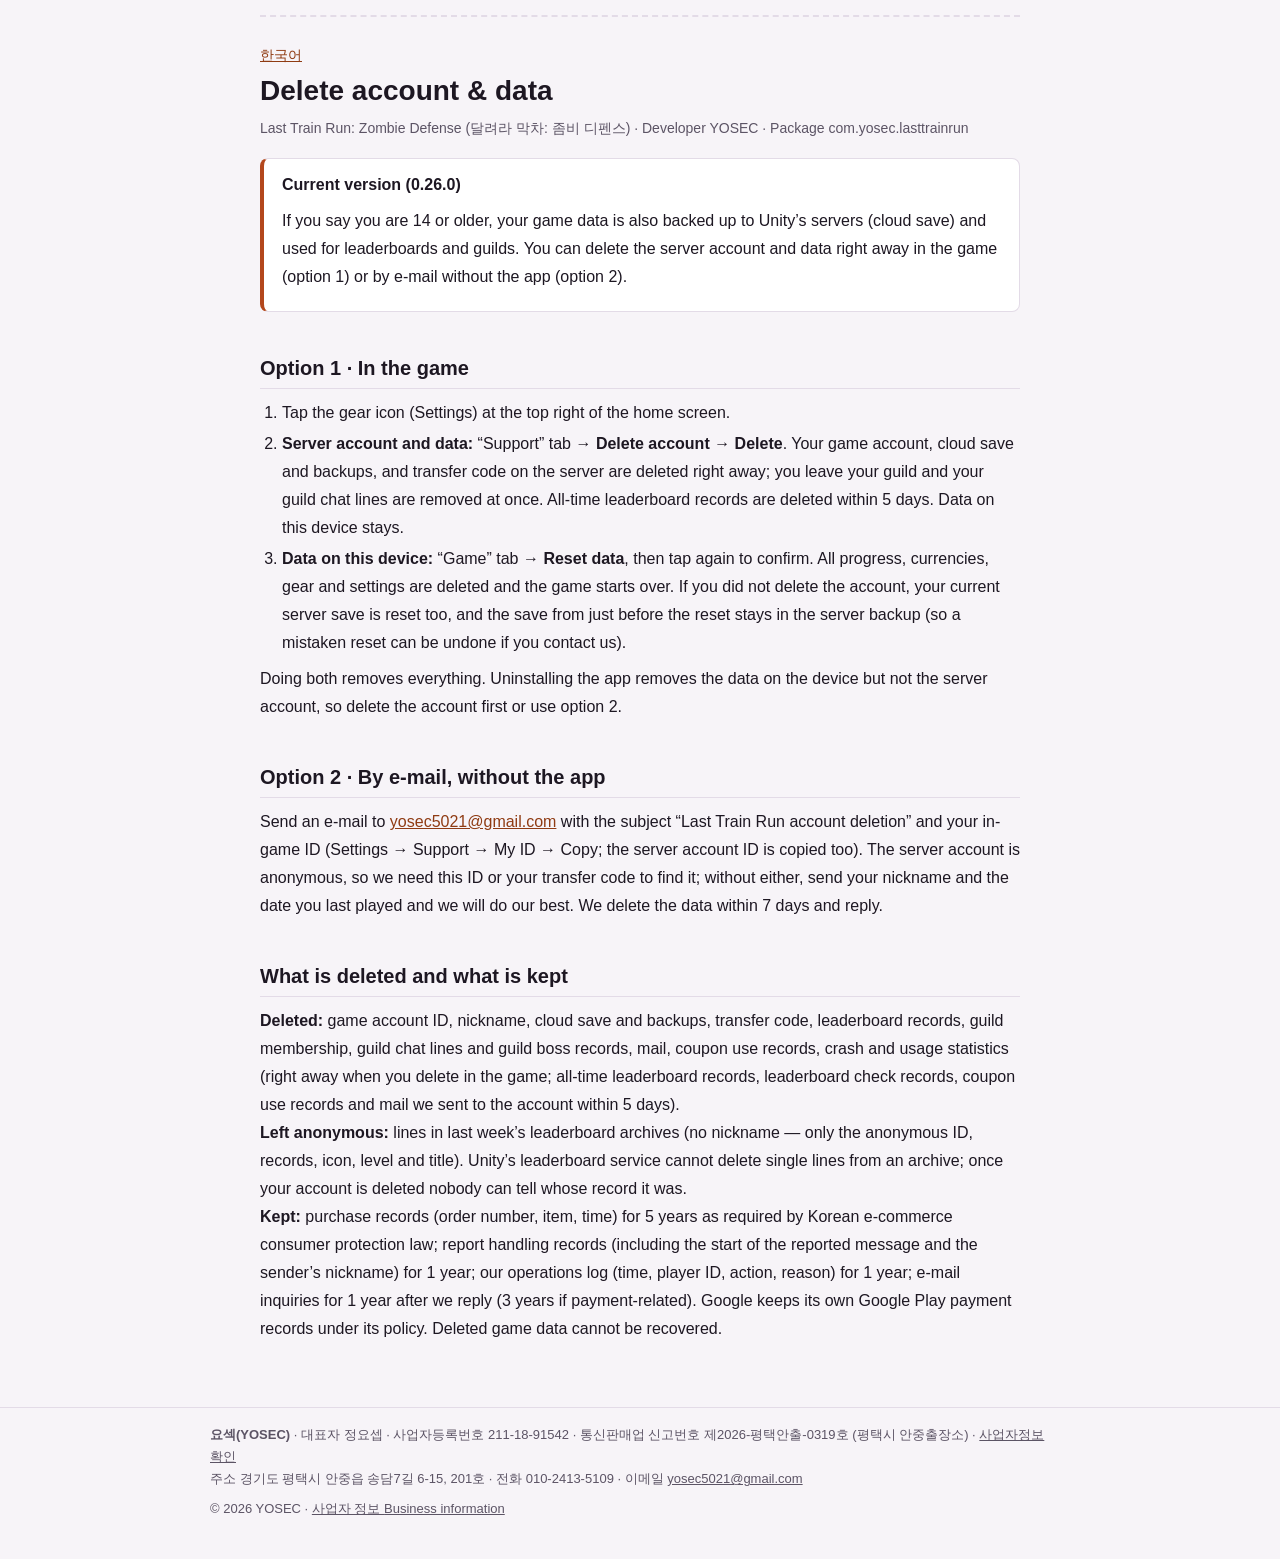
==== commit 5fb626fc: "Business information: full address and the representative's English name The address is shown in ful" ====
--- a/delete.html
+++ b/delete.html
@@ -72,7 +72,7 @@
 </section>
 </main>
 <footer class="foot"><div class="foot-inner">
-<p class="biz"><b>요섹(YOSEC)</b> · 대표자 정요셉 · 사업자등록번호 211-18-91542 · 통신판매업 신고번호 제2026-평택안출-0319호 (평택시 안중출장소) · <a href="https://www.ftc.go.kr/bizCommPop.do?wrkr_no=2111891542" rel="noopener">사업자정보 확인</a><br>주소 경기도 평택시 안중읍 송담7길 6-15 · 전화 010-2413-5109 · 이메일 <a href="mailto:yosec5021@gmail.com">yosec5021@gmail.com</a></p>
+<p class="biz"><b>요섹(YOSEC)</b> · 대표자 정요셉 · 사업자등록번호 211-18-91542 · 통신판매업 신고번호 제2026-평택안출-0319호 (평택시 안중출장소) · <a href="https://www.ftc.go.kr/bizCommPop.do?wrkr_no=2111891542" rel="noopener">사업자정보 확인</a><br>주소 경기도 평택시 안중읍 송담7길 6-15, 201호 · 전화 010-2413-5109 · 이메일 <a href="mailto:yosec5021@gmail.com">yosec5021@gmail.com</a></p>
 <p>© 2026 YOSEC · <a href="./#business">사업자 정보 <span lang="en">Business information</span></a></p>
 </div></footer>
 </body>
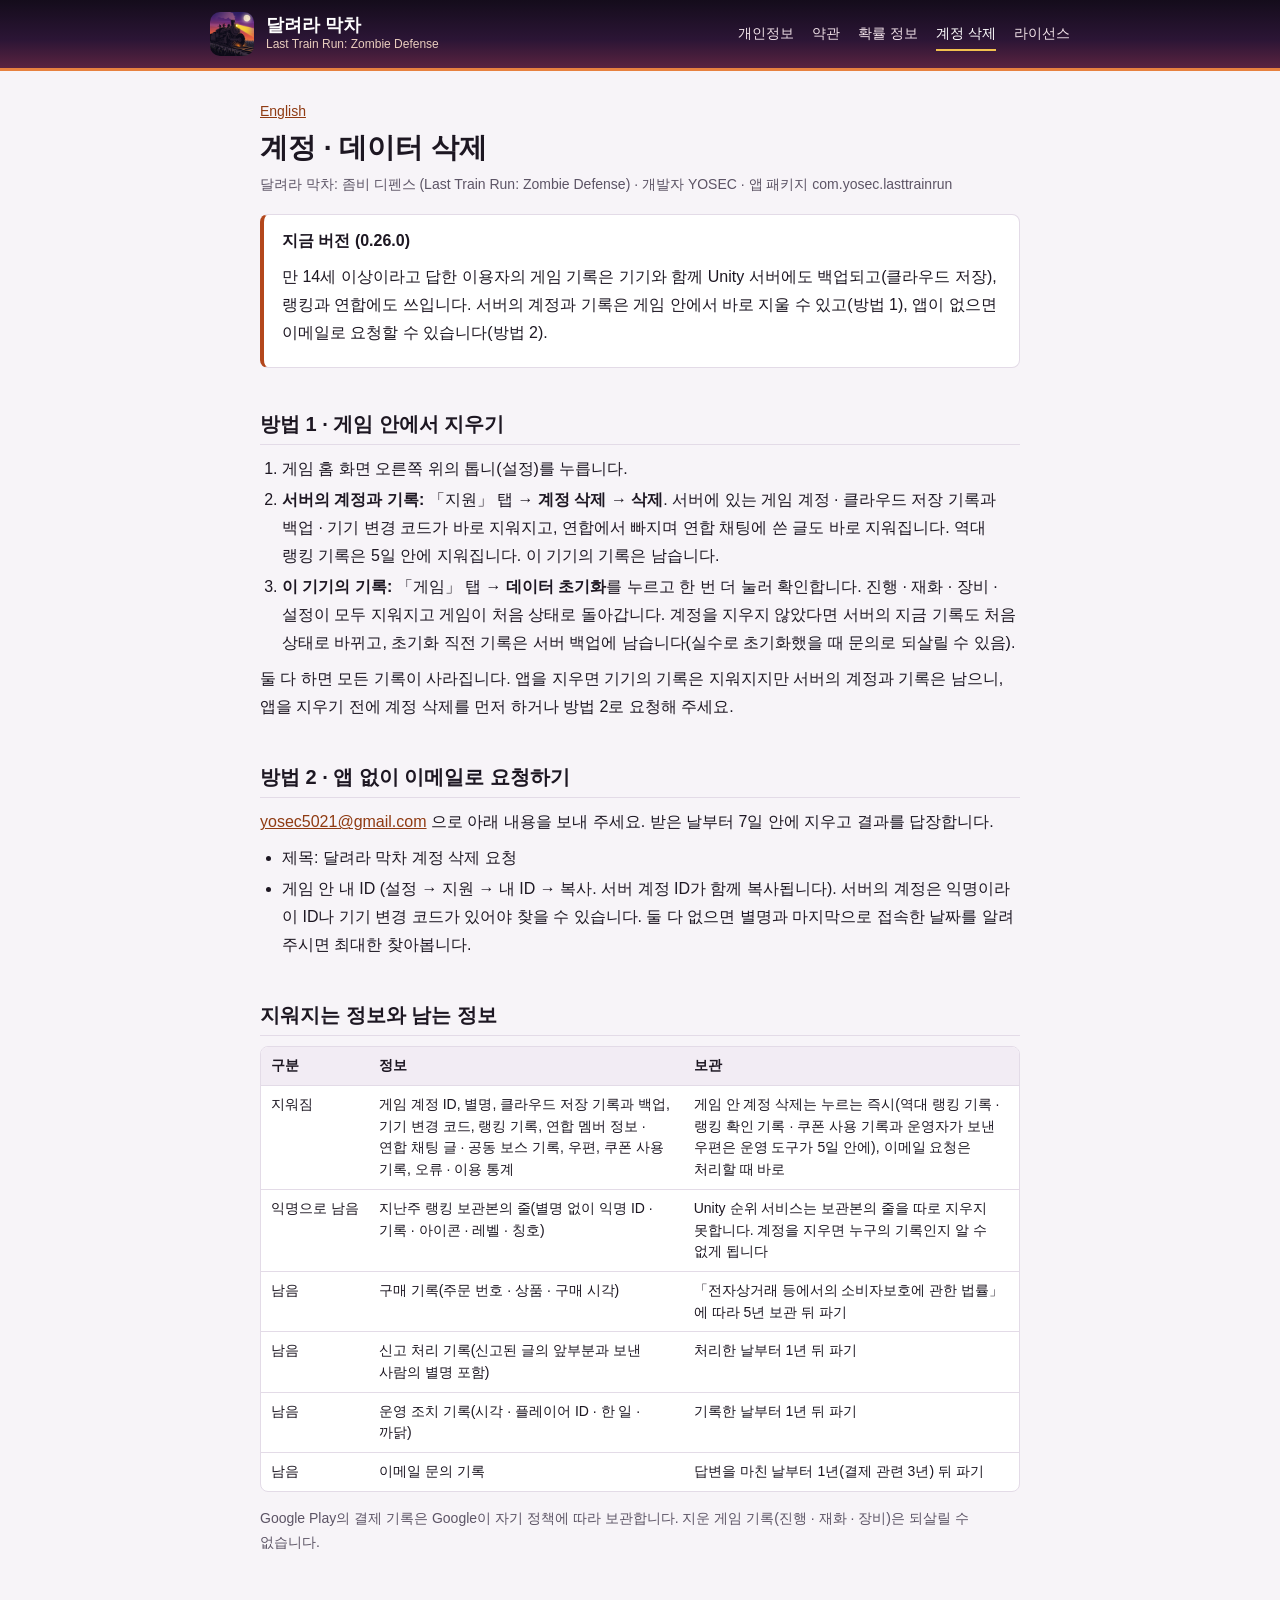
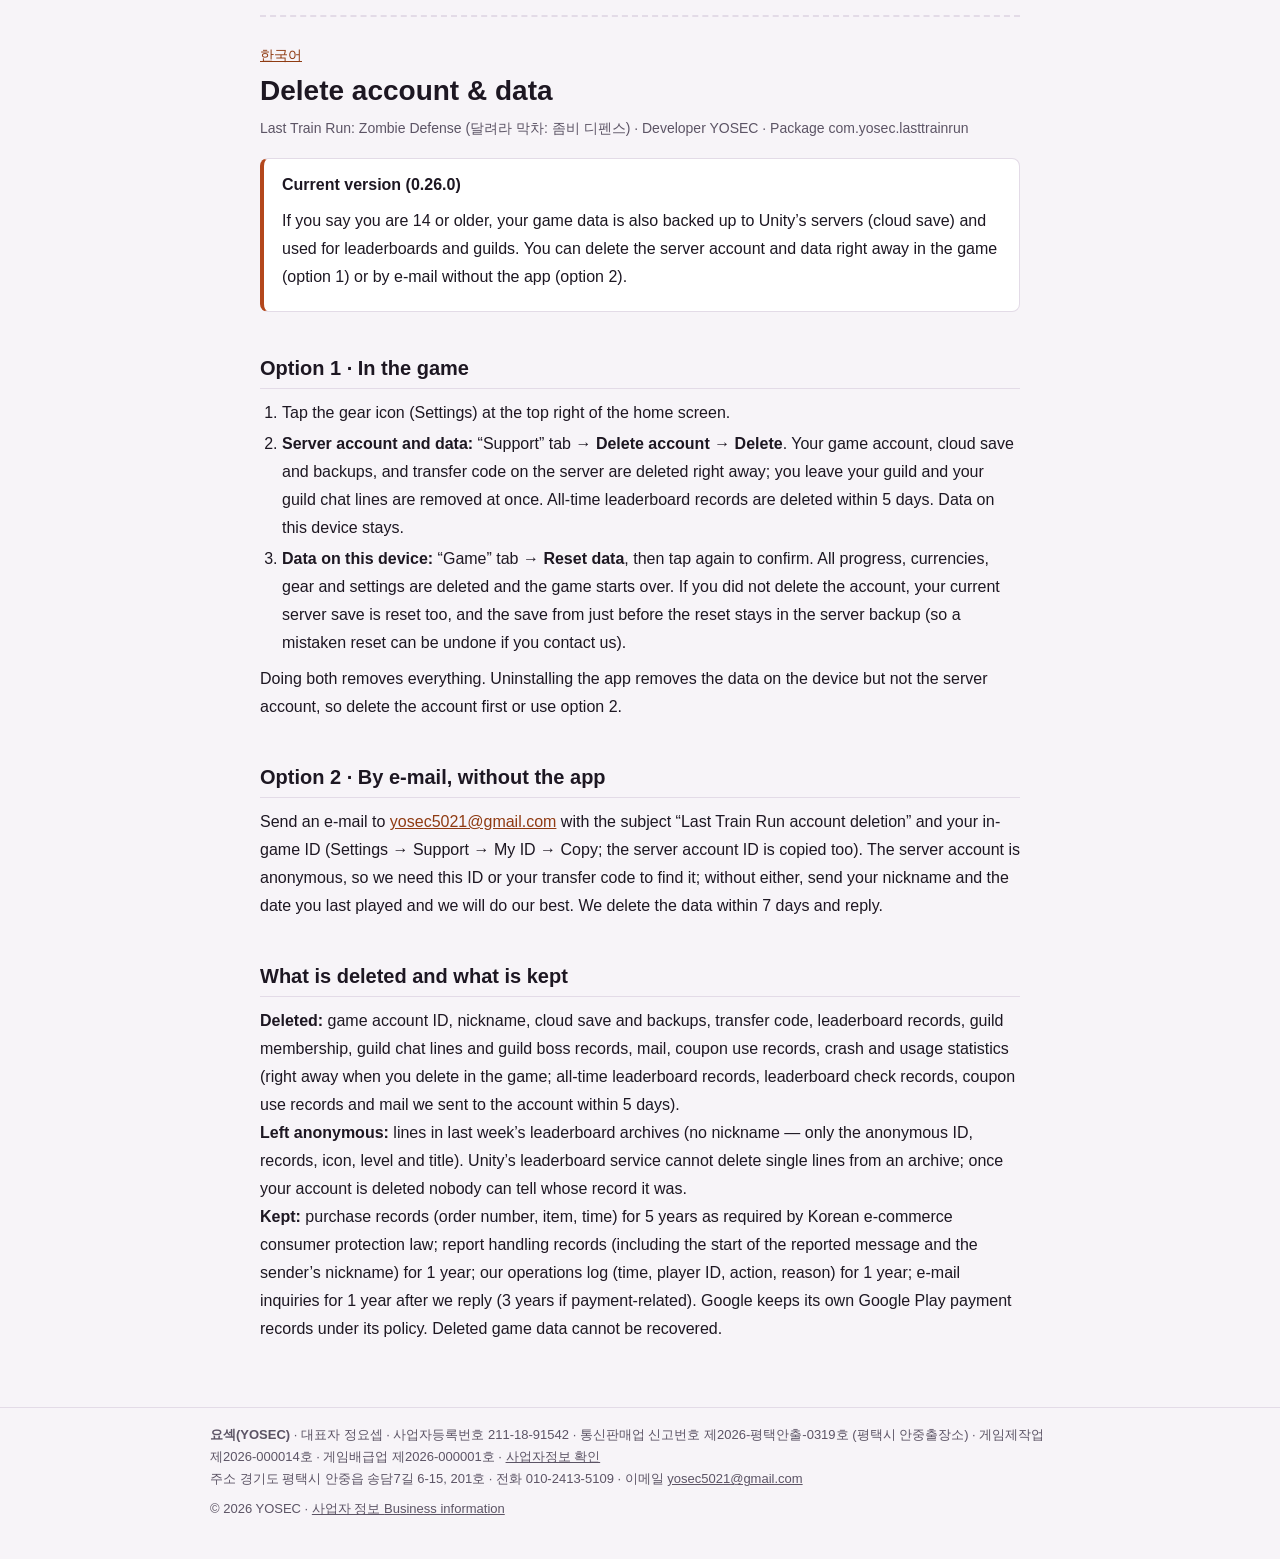
==== commit c7355319: "Business information: game production and distribution business registration numbers; privacy policy" ====
--- a/delete.html
+++ b/delete.html
@@ -72,7 +72,7 @@
 </section>
 </main>
 <footer class="foot"><div class="foot-inner">
-<p class="biz"><b>요섹(YOSEC)</b> · 대표자 정요셉 · 사업자등록번호 211-18-91542 · 통신판매업 신고번호 제2026-평택안출-0319호 (평택시 안중출장소) · <a href="https://www.ftc.go.kr/bizCommPop.do?wrkr_no=2111891542" rel="noopener">사업자정보 확인</a><br>주소 경기도 평택시 안중읍 송담7길 6-15, 201호 · 전화 010-2413-5109 · 이메일 <a href="mailto:yosec5021@gmail.com">yosec5021@gmail.com</a></p>
+<p class="biz"><b>요섹(YOSEC)</b> · 대표자 정요셉 · 사업자등록번호 211-18-91542 · 통신판매업 신고번호 제2026-평택안출-0319호 (평택시 안중출장소) · 게임제작업 제2026-000014호 · 게임배급업 제2026-000001호 · <a href="https://www.ftc.go.kr/bizCommPop.do?wrkr_no=2111891542" rel="noopener">사업자정보 확인</a><br>주소 경기도 평택시 안중읍 송담7길 6-15, 201호 · 전화 010-2413-5109 · 이메일 <a href="mailto:yosec5021@gmail.com">yosec5021@gmail.com</a></p>
 <p>© 2026 YOSEC · <a href="./#business">사업자 정보 <span lang="en">Business information</span></a></p>
 </div></footer>
 </body>
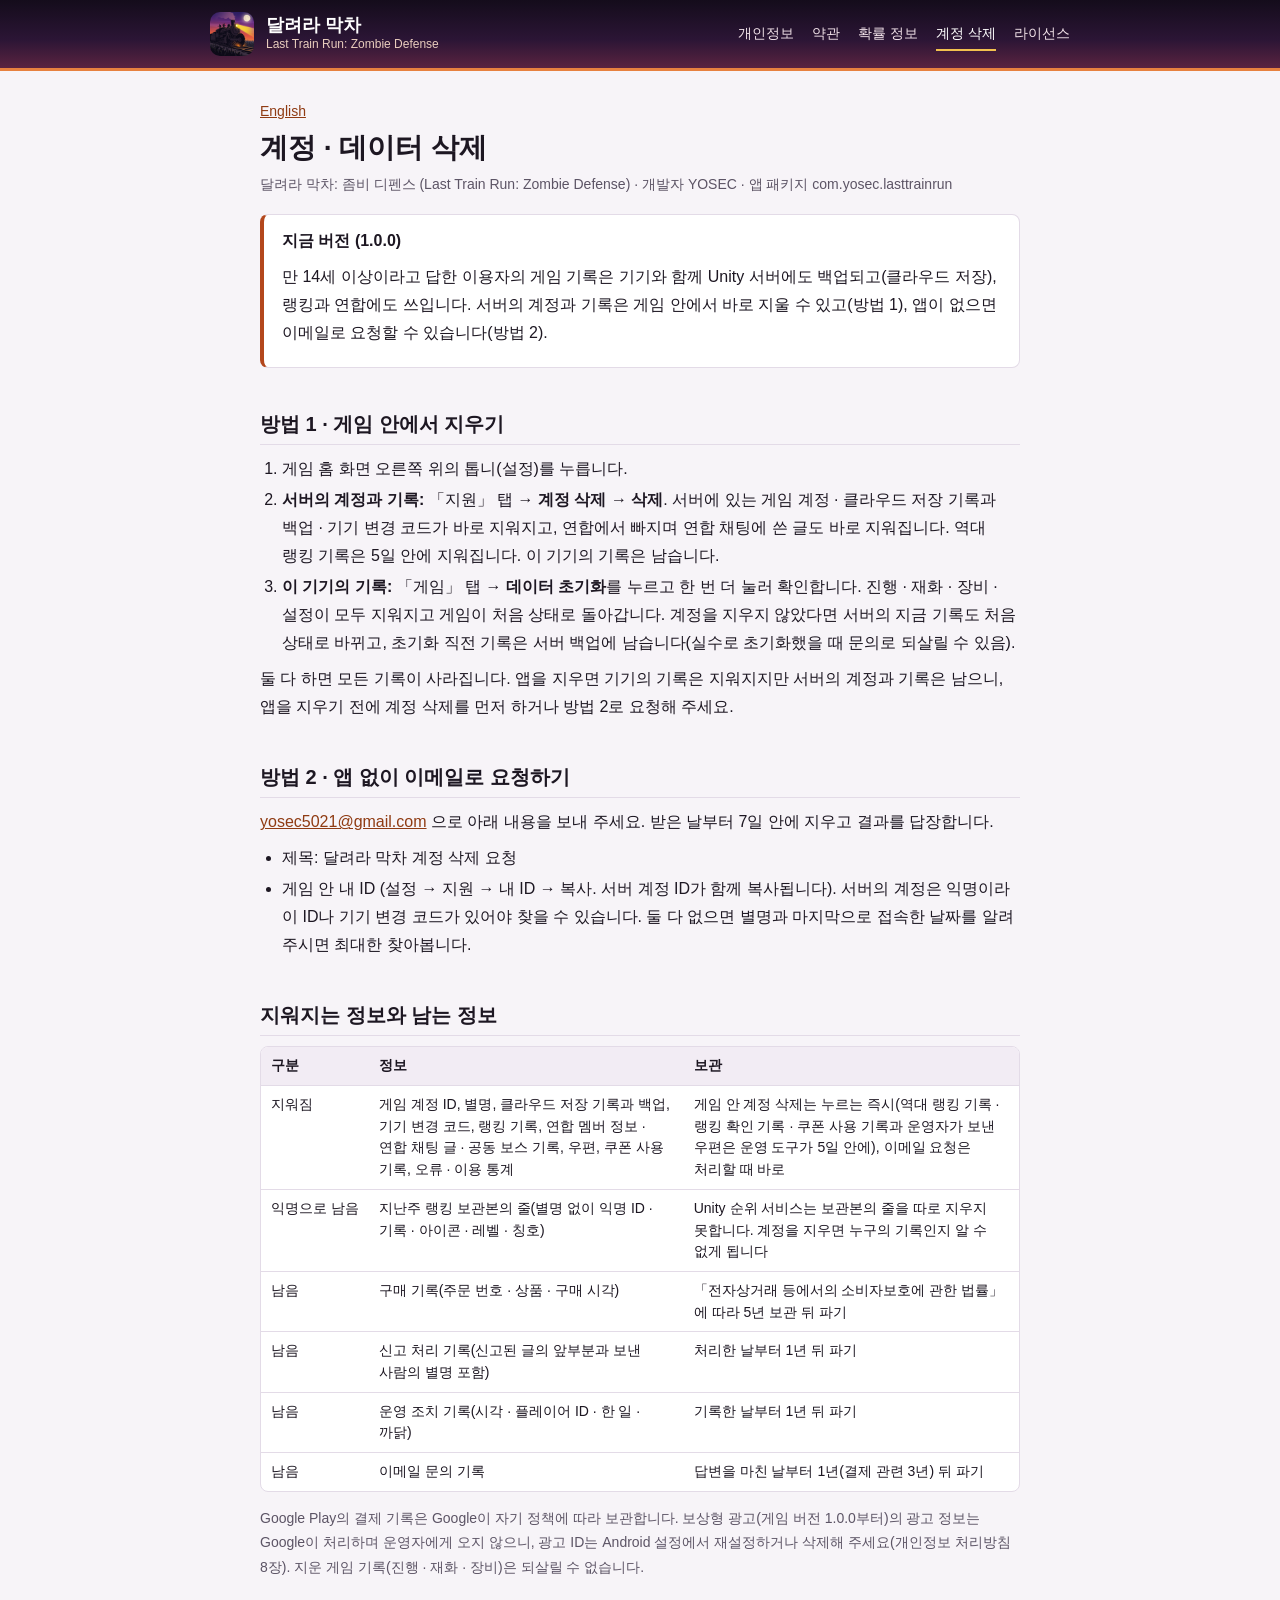
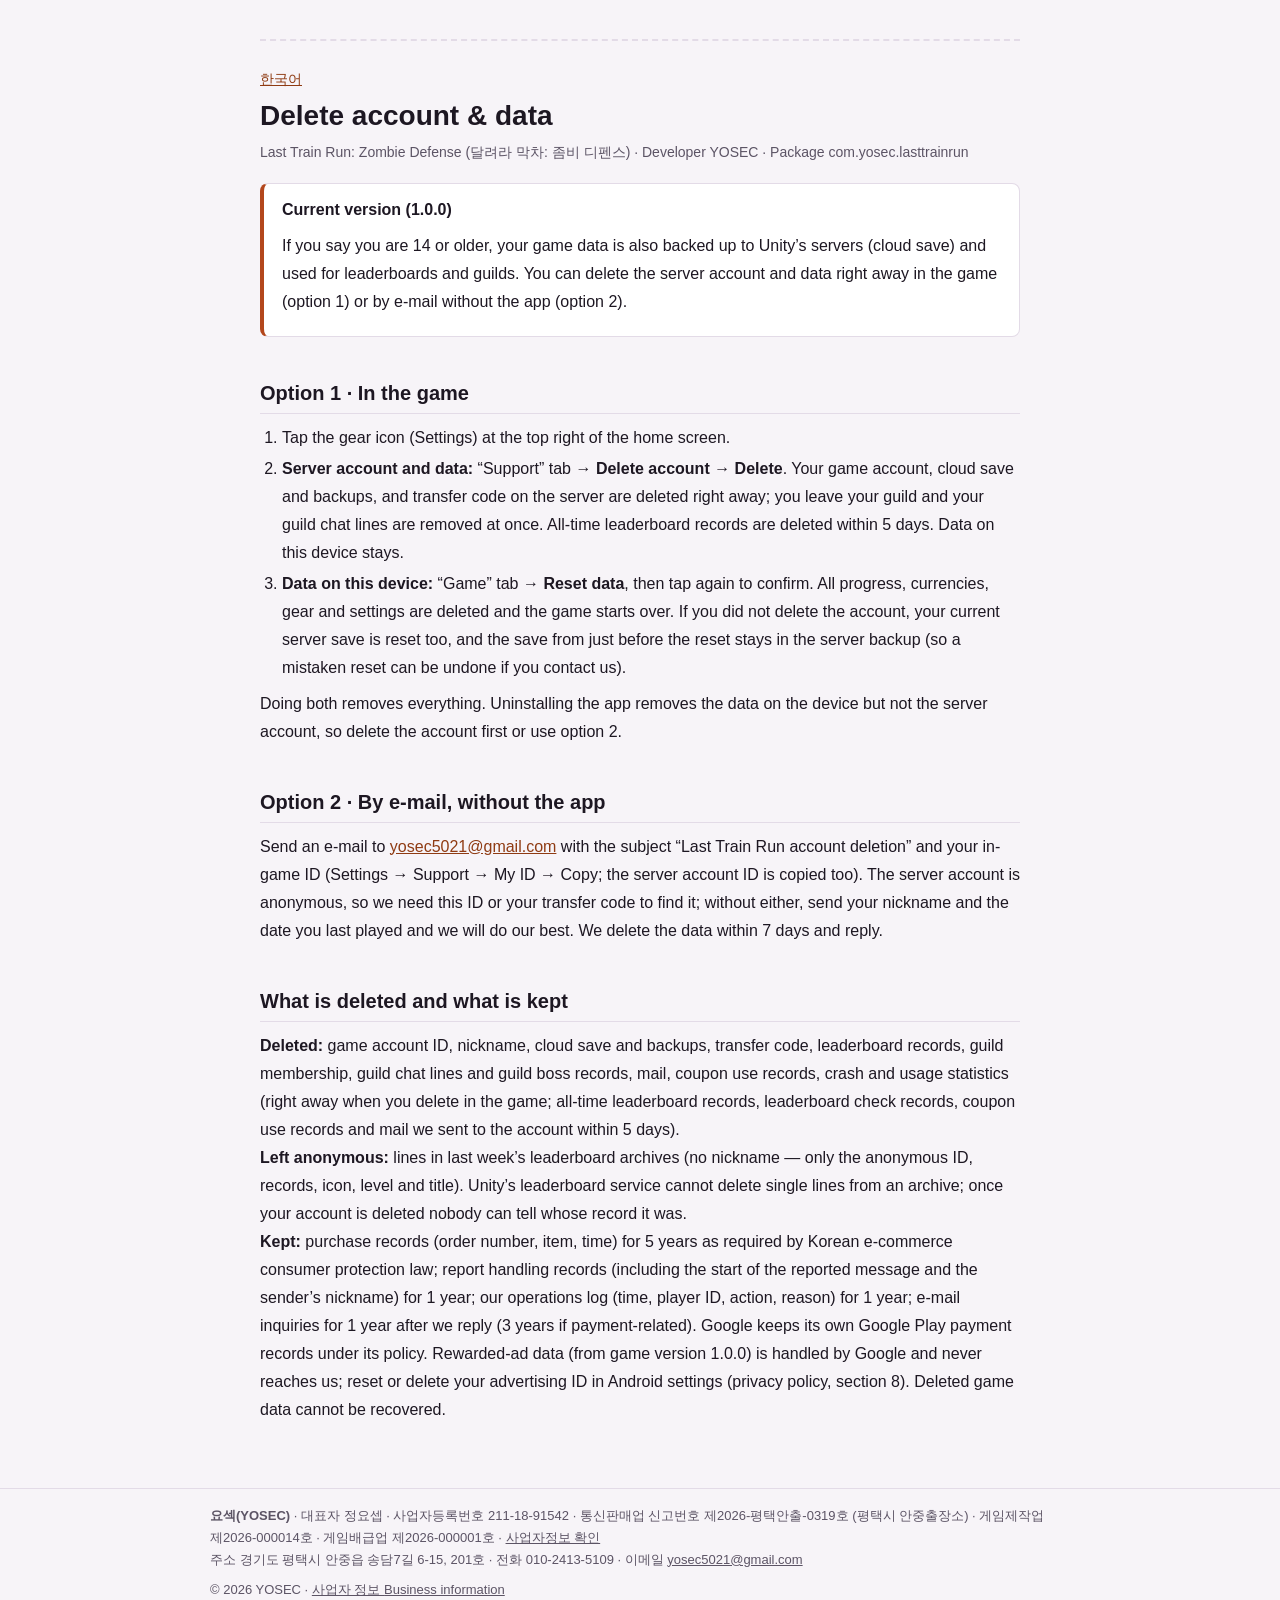
==== commit 242378b5: "1.0.0 (36): 만 14세 미만 광고 보상 없음 · 한눈에 보기 굵은 글 줄바꿈 · 계정 삭제 페이지 버전 · 광고 정보 안내" ====
--- a/delete.html
+++ b/delete.html
@@ -20,7 +20,7 @@
 <p class="langs"><a href="#en">English</a></p>
 <h1>계정 · 데이터 삭제</h1>
 <p class="meta">달려라 막차: 좀비 디펜스 (Last Train Run: Zombie Defense) · 개발자 YOSEC · 앱 패키지 com.yosec.lasttrainrun</p>
-<div class="summary"><b>지금 버전 (0.26.0)</b>
+<div class="summary"><b>지금 버전 (1.0.0)</b>
 <p>만 14세 이상이라고 답한 이용자의 게임 기록은 기기와 함께 Unity 서버에도 백업되고(클라우드 저장), 랭킹과 연합에도 쓰입니다. 서버의 계정과 기록은 게임 안에서 바로 지울 수 있고(방법 1), 앱이 없으면 이메일로 요청할 수 있습니다(방법 2).</p></div>
 
 <h2>방법 1 · 게임 안에서 지우기</h2>
@@ -49,14 +49,14 @@
 <tr><td data-label="구분" class="k">남음</td><td data-label="정보">운영 조치 기록(시각 · 플레이어 ID · 한 일 · 까닭)</td><td data-label="보관">기록한 날부터 1년 뒤 파기</td></tr>
 <tr><td data-label="구분" class="k">남음</td><td data-label="정보">이메일 문의 기록</td><td data-label="보관">답변을 마친 날부터 1년(결제 관련 3년) 뒤 파기</td></tr>
 </tbody></table></div>
-<p class="note">Google Play의 결제 기록은 Google이 자기 정책에 따라 보관합니다. 지운 게임 기록(진행 · 재화 · 장비)은 되살릴 수 없습니다.</p>
+<p class="note">Google Play의 결제 기록은 Google이 자기 정책에 따라 보관합니다. 보상형 광고(게임 버전 1.0.0부터)의 광고 정보는 Google이 처리하며 운영자에게 오지 않으니, 광고 ID는 Android 설정에서 재설정하거나 삭제해 주세요(개인정보 처리방침 8장). 지운 게임 기록(진행 · 재화 · 장비)은 되살릴 수 없습니다.</p>
 
 <hr class="sep">
 <section id="en" lang="en">
 <p class="langs"><a href="#top">한국어</a></p>
 <h1>Delete account &amp; data</h1>
 <p class="meta">Last Train Run: Zombie Defense (달려라 막차: 좀비 디펜스) · Developer YOSEC · Package com.yosec.lasttrainrun</p>
-<div class="summary"><b>Current version (0.26.0)</b>
+<div class="summary"><b>Current version (1.0.0)</b>
 <p>If you say you are 14 or older, your game data is also backed up to Unity’s servers (cloud save) and used for leaderboards and guilds. You can delete the server account and data right away in the game (option 1) or by e-mail without the app (option 2).</p></div>
 <h2>Option 1 · In the game</h2>
 <ol>
@@ -68,7 +68,7 @@
 <h2>Option 2 · By e-mail, without the app</h2>
 <p>Send an e-mail to <a href="mailto:yosec5021@gmail.com">yosec5021@gmail.com</a> with the subject “Last Train Run account deletion” and your in-game ID (Settings → Support → My ID → Copy; the server account ID is copied too). The server account is anonymous, so we need this ID or your transfer code to find it; without either, send your nickname and the date you last played and we will do our best. We delete the data within 7 days and reply.</p>
 <h2>What is deleted and what is kept</h2>
-<p><b>Deleted:</b> game account ID, nickname, cloud save and backups, transfer code, leaderboard records, guild membership, guild chat lines and guild boss records, mail, coupon use records, crash and usage statistics (right away when you delete in the game; all-time leaderboard records, leaderboard check records, coupon use records and mail we sent to the account within 5 days).<br><b>Left anonymous:</b> lines in last week’s leaderboard archives (no nickname — only the anonymous ID, records, icon, level and title). Unity’s leaderboard service cannot delete single lines from an archive; once your account is deleted nobody can tell whose record it was.<br><b>Kept:</b> purchase records (order number, item, time) for 5 years as required by Korean e-commerce consumer protection law; report handling records (including the start of the reported message and the sender’s nickname) for 1 year; our operations log (time, player ID, action, reason) for 1 year; e-mail inquiries for 1 year after we reply (3 years if payment-related). Google keeps its own Google Play payment records under its policy. Deleted game data cannot be recovered.</p>
+<p><b>Deleted:</b> game account ID, nickname, cloud save and backups, transfer code, leaderboard records, guild membership, guild chat lines and guild boss records, mail, coupon use records, crash and usage statistics (right away when you delete in the game; all-time leaderboard records, leaderboard check records, coupon use records and mail we sent to the account within 5 days).<br><b>Left anonymous:</b> lines in last week’s leaderboard archives (no nickname — only the anonymous ID, records, icon, level and title). Unity’s leaderboard service cannot delete single lines from an archive; once your account is deleted nobody can tell whose record it was.<br><b>Kept:</b> purchase records (order number, item, time) for 5 years as required by Korean e-commerce consumer protection law; report handling records (including the start of the reported message and the sender’s nickname) for 1 year; our operations log (time, player ID, action, reason) for 1 year; e-mail inquiries for 1 year after we reply (3 years if payment-related). Google keeps its own Google Play payment records under its policy. Rewarded-ad data (from game version 1.0.0) is handled by Google and never reaches us; reset or delete your advertising ID in Android settings (privacy policy, section 8). Deleted game data cannot be recovered.</p>
 </section>
 </main>
 <footer class="foot"><div class="foot-inner">
--- a/style.css
+++ b/style.css
@@ -39,7 +39,7 @@
 .meta { color: var(--muted); font-size: 14px; margin: 0 0 18px; }
 .langs { font-size: 14px; margin: 0 0 6px; }
 .summary { background: var(--surface); border: 1px solid var(--line); border-left: 4px solid var(--accent); border-radius: 8px; padding: 12px 18px; margin: 18px 0; }
-.summary b { display: block; }
+.summary > b { display: block; }
 .note { color: var(--muted); font-size: 14px; }
 .en { color: var(--muted); font-size: 14.5px; border-left: 2px solid var(--line); padding-left: 12px; }
 .tbl { overflow-x: auto; margin: 10px 0 14px; border: 1px solid var(--line); border-radius: 8px; background: var(--surface); }
